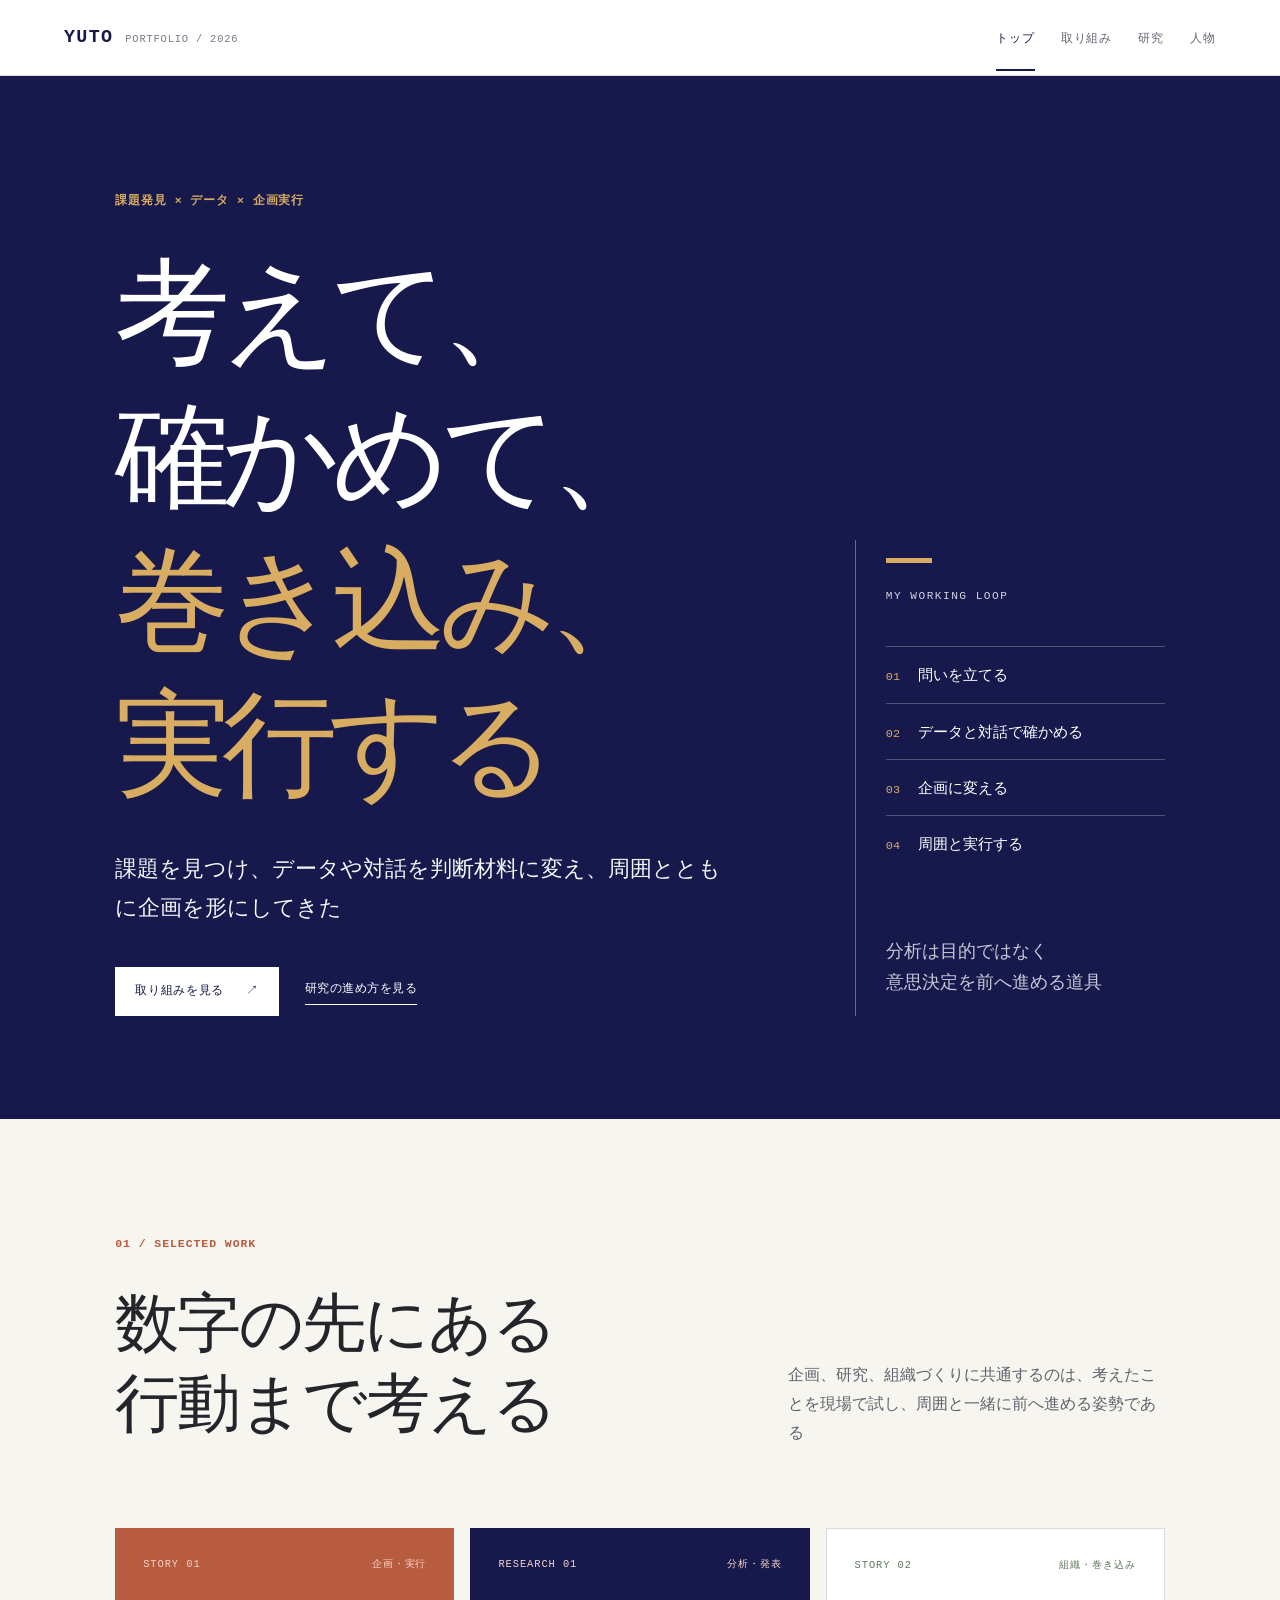
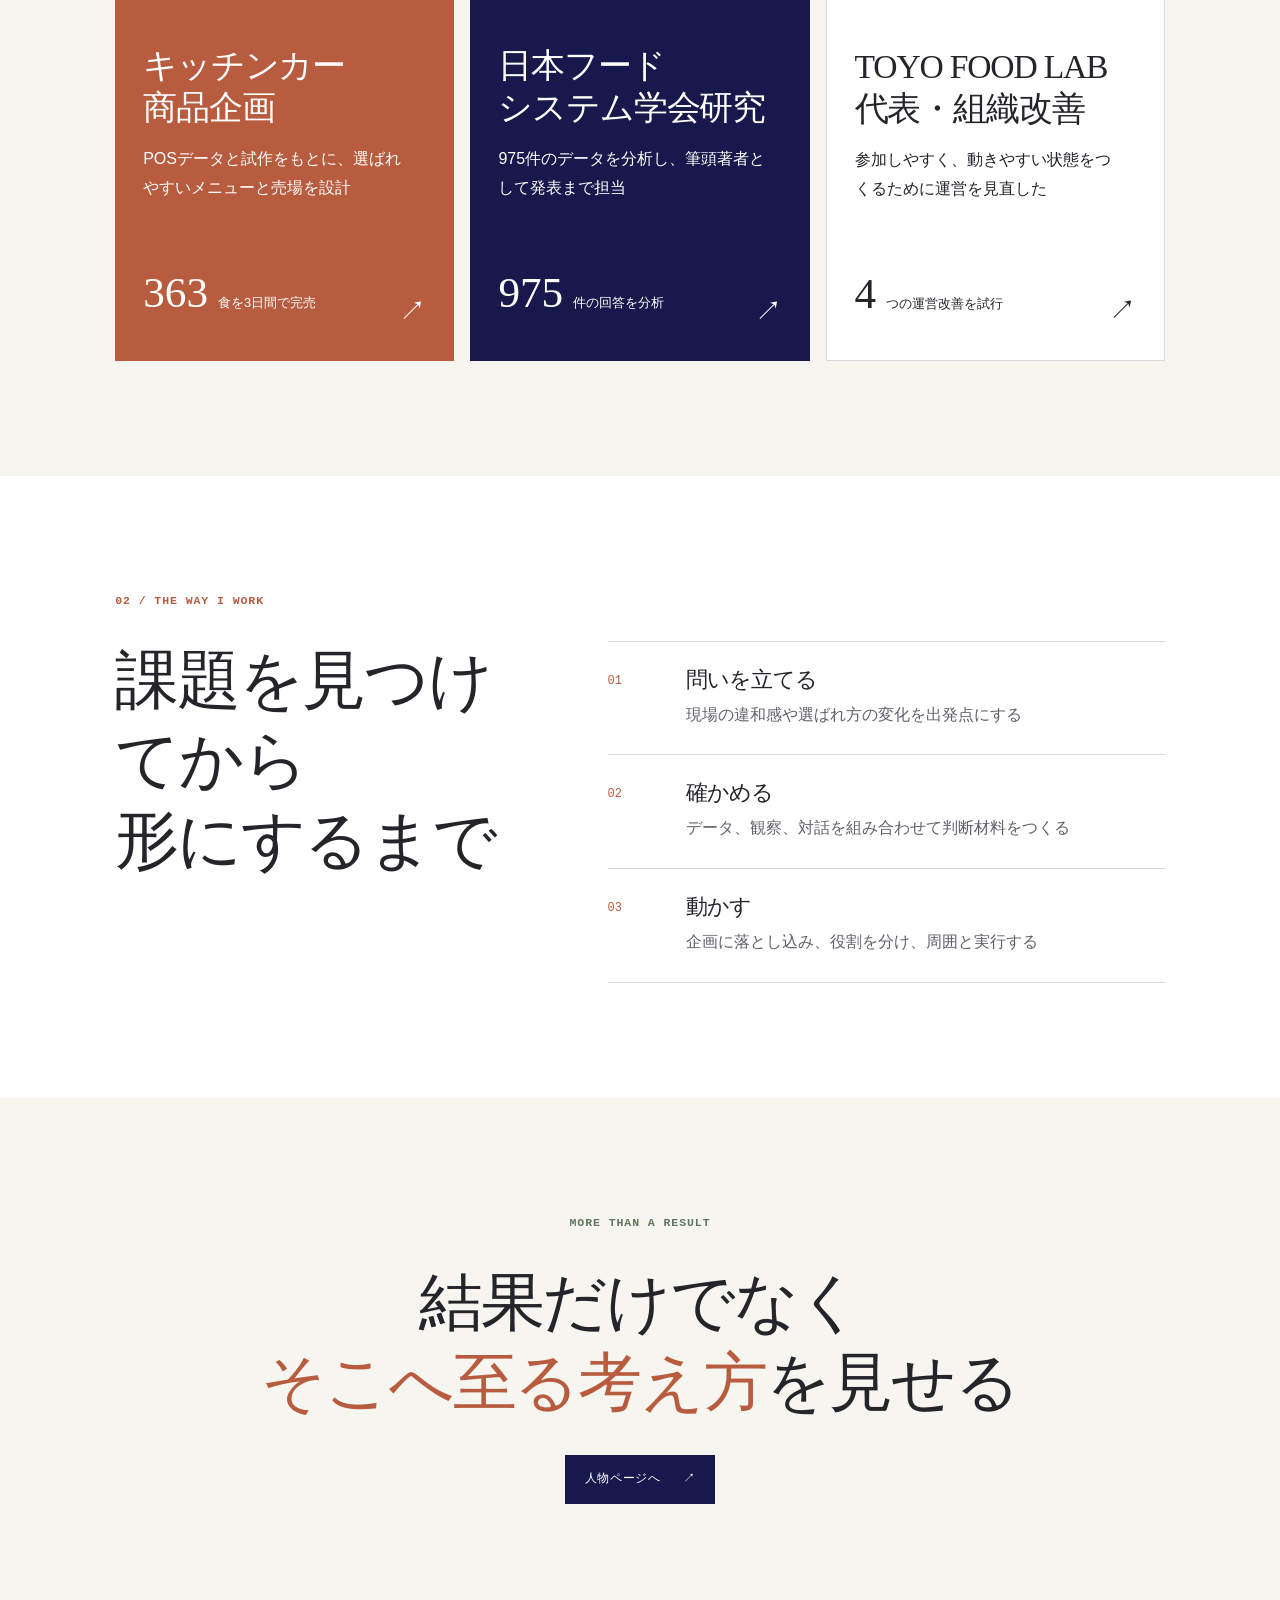
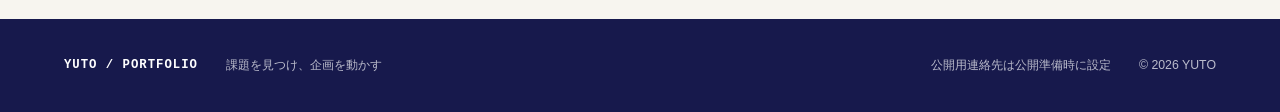
==== index.html @ 4936e67d "Build portfolio site from approved plan" ====
<!doctype html>
<html lang="ja">
<head>
  <meta charset="utf-8">
  <meta name="viewport" content="width=device-width, initial-scale=1">
  <meta name="description" content="課題を見つけ、データや対話を判断材料に変え、周囲を巻き込みながら企画を実行するポートフォリオ">
  <title>YUTO / Portfolio</title>
  <link rel="icon" type="image/svg+xml" href="assets/favicon.svg">
  <link rel="stylesheet" href="assets/site.css">
</head>
<body class="page-home">
  <header class="site-header">
    <a class="wordmark" href="index.html"><span>YUTO</span><small>PORTFOLIO / 2026</small></a>
    <nav aria-label="主要メニュー">
      <a class="active" href="index.html">トップ</a>
      <a href="stories/index.html">取り組み</a>
      <a href="research/index.html">研究</a>
      <a href="about/index.html">人物</a>
    </nav>
  </header>

  <main>
    <section class="hero hero-home">
      <div class="hero-copy">
        <p class="eyebrow">課題発見 × データ × 企画実行</p>
        <h1>考えて、<br>確かめて、<br><em>巻き込み、実行する</em></h1>
        <p class="lead">課題を見つけ、データや対話を判断材料に変え、周囲とともに企画を形にしてきた</p>
        <div class="hero-actions">
          <a class="button button-light" href="stories/index.html">取り組みを見る <span>↗</span></a>
          <a class="text-link light-link" href="research/index.html">研究の進め方を見る</a>
        </div>
      </div>
      <div class="hero-index" aria-label="ポートフォリオの視点">
        <div class="index-rule"></div>
        <p class="index-label">MY WORKING LOOP</p>
        <ol>
          <li><span>01</span>問いを立てる</li>
          <li><span>02</span>データと対話で確かめる</li>
          <li><span>03</span>企画に変える</li>
          <li><span>04</span>周囲と実行する</li>
        </ol>
        <p class="index-note">分析は目的ではなく<br>意思決定を前へ進める道具</p>
      </div>
    </section>

    <section class="section section-intro">
      <div class="section-kicker">01 / SELECTED WORK</div>
      <div class="section-heading split-heading">
        <h2>数字の先にある<br><span>行動</span>まで考える</h2>
        <p>企画、研究、組織づくりに共通するのは、考えたことを現場で試し、周囲と一緒に前へ進める姿勢である</p>
      </div>
      <div class="featured-grid">
        <a class="featured-card featured-card-main" href="stories/index.html#kitchencar">
          <div class="card-topline"><span>STORY 01</span><span>企画・実行</span></div>
          <h3>キッチンカー<br>商品企画</h3>
          <p>POSデータと試作をもとに、選ばれやすいメニューと売場を設計</p>
          <div class="metric-row"><strong>363</strong><span>食を3日間で完売</span></div>
          <span class="card-arrow">↗</span>
        </a>
        <a class="featured-card featured-card-research" href="research/index.html#conference">
          <div class="card-topline"><span>RESEARCH 01</span><span>分析・発表</span></div>
          <h3>日本フード<br>システム学会研究</h3>
          <p>975件のデータを分析し、筆頭著者として発表まで担当</p>
          <div class="metric-row"><strong>975</strong><span>件の回答を分析</span></div>
          <span class="card-arrow">↗</span>
        </a>
        <a class="featured-card featured-card-org" href="stories/index.html#toyolab">
          <div class="card-topline"><span>STORY 02</span><span>組織・巻き込み</span></div>
          <h3>TOYO FOOD LAB<br>代表・組織改善</h3>
          <p>参加しやすく、動きやすい状態をつくるために運営を見直した</p>
          <div class="metric-row"><strong>4</strong><span>つの運営改善を試行</span></div>
          <span class="card-arrow">↗</span>
        </a>
      </div>
    </section>

    <section class="section section-loop">
      <div class="section-kicker">02 / THE WAY I WORK</div>
      <div class="loop-layout">
        <h2>課題を見つけてから<br>形にするまで</h2>
        <div class="loop-list">
          <div class="loop-item"><span>01</span><div><h3>問いを立てる</h3><p>現場の違和感や選ばれ方の変化を出発点にする</p></div></div>
          <div class="loop-item"><span>02</span><div><h3>確かめる</h3><p>データ、観察、対話を組み合わせて判断材料をつくる</p></div></div>
          <div class="loop-item"><span>03</span><div><h3>動かす</h3><p>企画に落とし込み、役割を分け、周囲と実行する</p></div></div>
        </div>
      </div>
    </section>

    <section class="section section-cta">
      <p class="eyebrow">MORE THAN A RESULT</p>
      <h2>結果だけでなく<br><em>そこへ至る考え方</em>を見せる</h2>
      <a class="button button-dark" href="about/index.html">人物ページへ <span>↗</span></a>
    </section>
  </main>

  <footer class="site-footer">
    <div><strong>YUTO / PORTFOLIO</strong><span>課題を見つけ、企画を動かす</span></div>
    <div><span>公開用連絡先は公開準備時に設定</span><span>© <span data-year></span> YUTO</span></div>
  </footer>
  <script src="assets/site.js"></script>
</body>
</html>
---- assets/site.css ----
:root {
  --iron: #17194c;
  --iron-soft: #2d316e;
  --ink: #24242b;
  --paper: #f7f5ef;
  --white: #ffffff;
  --line: #d9d9de;
  --rust: #b85c3f;
  --moss: #5f765f;
  --ochre: #c49135;
  --serif: "Yu Mincho", "Hiragino Mincho ProN", "Noto Serif JP", serif;
  --sans: "Hiragino Kaku Gothic ProN", "Yu Gothic", "Noto Sans JP", sans-serif;
  --mono: "SFMono-Regular", Consolas, "Liberation Mono", monospace;
}

* { box-sizing: border-box; }
html { scroll-behavior: smooth; }
body { margin: 0; color: var(--ink); background: var(--white); font-family: var(--sans); font-size: 16px; line-height: 1.8; }
a { color: inherit; text-decoration: none; }
p, h1, h2, h3, ul, ol { margin-top: 0; }
h1, h2, h3 { line-height: 1.25; font-weight: 500; letter-spacing: -.035em; }
h1, h2 { font-family: var(--serif); }
h1 { font-size: clamp(3.25rem, 8vw, 7.5rem); margin-bottom: 1.75rem; }
h2 { font-size: clamp(2.3rem, 5vw, 4.5rem); margin-bottom: 1.25rem; }
h3 { font-size: 1.35rem; }
em { color: var(--rust); font-style: normal; }
button, a { -webkit-tap-highlight-color: transparent; }

.site-header { align-items: center; background: var(--white); border-bottom: 1px solid var(--line); display: flex; justify-content: space-between; min-height: 76px; padding: 0 5vw; }
.wordmark { align-items: baseline; display: flex; gap: 12px; letter-spacing: .08em; }
.wordmark span { color: var(--iron); font-family: var(--mono); font-size: 1.15rem; font-weight: 700; }
.wordmark small, .site-header nav, .eyebrow, .section-kicker, .card-topline, .story-tag, .note-label, .note-stamp, .life-line, .profile-meta, .contact-note { font-family: var(--mono); letter-spacing: .08em; text-transform: uppercase; }
.wordmark small { color: #777887; font-size: .65rem; }
.site-header nav { display: flex; gap: 26px; font-size: .72rem; }
.site-header nav a { border-bottom: 2px solid transparent; color: #666775; padding: 25px 0 20px; }
.site-header nav a:hover, .site-header nav a.active { border-color: var(--iron); color: var(--iron); }

.hero { background: var(--iron); color: var(--white); }
.hero-home { display: grid; grid-template-columns: minmax(0, 1.2fr) minmax(280px, .8fr); min-height: calc(100vh - 76px); padding: 9vw 9vw 8vw; }
.hero-copy { align-self: center; max-width: 800px; }
.eyebrow, .section-kicker { color: var(--rust); font-size: .72rem; font-weight: 700; margin-bottom: 1.8rem; }
.hero .eyebrow { color: #d8ad62; }
.hero h1 { font-size: clamp(3.5rem, 9vw, 8.75rem); letter-spacing: -.07em; margin-bottom: 2rem; }
.hero h1 em { color: #d8ad62; }
.lead { font-size: clamp(1.08rem, 1.8vw, 1.4rem); line-height: 1.75; }
.hero .lead { color: #f6f5fa; max-width: 620px; }
.hero-actions { align-items: center; display: flex; flex-wrap: wrap; gap: 26px; margin-top: 2.5rem; }
.button { align-items: center; display: inline-flex; font-family: var(--mono); font-size: .74rem; gap: 22px; letter-spacing: .06em; padding: 14px 20px; transition: transform .2s ease, background .2s ease; }
.button:hover { transform: translateY(-3px); }
.button-light { background: var(--white); color: var(--iron); }
.button-dark { background: var(--iron); color: var(--white); }
.light-link { color: #fff; }
.text-link { border-bottom: 1px solid currentColor; font-family: var(--mono); font-size: .74rem; letter-spacing: .04em; padding-bottom: 4px; }
.hero-index { align-self: end; border-left: 1px solid rgba(255,255,255,.35); justify-self: end; max-width: 310px; padding: 18px 0 0 30px; width: 100%; }
.index-rule { background: #d8ad62; height: 5px; margin-bottom: 23px; width: 46px; }
.index-label { color: #d2d3e2; font-family: var(--mono); font-size: .7rem; letter-spacing: .13em; }
.hero-index ol { list-style: none; margin: 2.5rem 0 4rem; padding: 0; }
.hero-index li { border-top: 1px solid rgba(255,255,255,.25); font-size: .94rem; padding: 14px 0; }
.hero-index li span { color: #d8ad62; font-family: var(--mono); font-size: .74rem; margin-right: 18px; }
.index-note { color: #c7c8d6; font-family: var(--serif); font-size: 1.1rem; }

.section { padding: 9vw 9vw; }
.section-intro { background: var(--paper); }
.section-heading { margin-bottom: 4rem; }
.split-heading { align-items: end; display: grid; gap: 4rem; grid-template-columns: minmax(0, 1.05fr) minmax(260px, .65fr); }
.split-heading p { color: #60616c; max-width: 460px; }
.featured-grid { display: grid; gap: 16px; grid-template-columns: repeat(3, 1fr); }
.featured-card { min-height: 430px; padding: 27px 28px; position: relative; }
.featured-card h3 { font-family: var(--serif); font-size: 2.1rem; margin: 4.5rem 0 1rem; }
.featured-card p { max-width: 270px; }
.featured-card-main { background: var(--rust); color: var(--white); }
.featured-card-research { background: var(--iron); color: var(--white); }
.featured-card-org { background: var(--white); border: 1px solid var(--line); }
.card-topline { display: flex; font-size: .65rem; justify-content: space-between; letter-spacing: .09em; }
.featured-card-main .card-topline, .featured-card-research .card-topline { color: #f5d4c9; }
.featured-card-org .card-topline { color: var(--moss); }
.metric-row { align-items: baseline; display: flex; gap: 10px; margin-top: 3.2rem; }
.metric-row strong { font-family: var(--serif); font-size: 2.7rem; font-weight: 500; }
.metric-row span { font-size: .8rem; }
.card-arrow { bottom: 25px; font-size: 1.7rem; position: absolute; right: 28px; }
.featured-card:hover .card-arrow { transform: translate(4px, -4px); }
.section-loop { background: var(--white); }
.loop-layout { display: grid; gap: 8vw; grid-template-columns: .7fr 1fr; }
.loop-list { border-top: 1px solid var(--line); }
.loop-item { border-bottom: 1px solid var(--line); display: grid; gap: 24px; grid-template-columns: 54px 1fr; padding: 25px 0; }
.loop-item > span { color: var(--rust); font-family: var(--mono); font-size: .75rem; padding-top: 4px; }
.loop-item h3 { margin-bottom: 7px; }
.loop-item p { color: #60616c; margin-bottom: 0; }
.section-cta { background: var(--paper); text-align: center; }
.section-cta h2 { margin-bottom: 2rem; }
.section-cta .eyebrow { color: var(--moss); }

.page-hero { background: var(--paper); padding-bottom: 7vw; padding-top: 8vw; }
.page-hero-grid { align-items: end; display: grid; gap: 7vw; grid-template-columns: 1fr .7fr; }
.page-hero-grid h1 { margin-bottom: 0; }
.page-hero-grid p { color: #60616c; }
.page-hero-grid .lead { color: var(--ink); }
.page-stories .page-hero em { color: var(--rust); }
.page-research .page-hero em { color: var(--moss); }
.page-about .page-hero em { color: var(--ochre); }

.story-axis { border-top: 1px solid var(--line); }
.axis-heading { align-items: start; display: grid; gap: 5vw; grid-template-columns: 60px 1fr; margin-bottom: 4rem; }
.axis-number { color: var(--rust); font-family: var(--mono); font-size: 1rem; }
.axis-heading h2 { margin-bottom: 0; }
.axis-heading .section-kicker { margin-bottom: 1rem; }
.story-list { border-top: 1px solid var(--line); margin-left: 65px; }
.story-card { border-bottom: 1px solid var(--line); }
.story-card summary { align-items: center; cursor: pointer; display: grid; gap: 18px; grid-template-columns: 42px 1fr auto 22px; list-style: none; padding: 25px 0; }
.story-card summary::-webkit-details-marker { display: none; }
.story-index { color: var(--rust); font-family: var(--mono); font-size: .75rem; }
.story-title { font-family: var(--serif); font-size: 1.55rem; }
.story-tag { color: #777887; font-size: .62rem; }
.summary-plus { color: var(--rust); font-size: 1.4rem; }
.story-card[open] .summary-plus { transform: rotate(45deg); }
.story-body { background: var(--paper); margin: 0 0 20px; padding: 30px; }
.story-lead { font-family: var(--serif); font-size: 1.5rem; max-width: 780px; }
.story-columns { display: grid; gap: 26px; grid-template-columns: repeat(3, 1fr); margin-top: 2rem; }
.story-columns h3 { color: var(--rust); font-family: var(--mono); font-size: .72rem; letter-spacing: .08em; text-transform: uppercase; }
.story-columns p { margin-bottom: 0; }
.story-footer { border-top: 1px solid var(--line); color: #6b6c76; display: flex; flex-wrap: wrap; font-family: var(--mono); font-size: .69rem; gap: 30px; margin-top: 2rem; padding-top: 13px; }

.page-research { --page-accent: var(--moss); }
.current-research { background: var(--iron); color: var(--white); }
.current-research .section-kicker { color: #9eb59e; }
.research-hero-grid { display: grid; gap: 7vw; grid-template-columns: 1.2fr .8fr; }
.current-research h2 em { color: #b1c9ae; }
.current-research .lead { color: #eff0f6; max-width: 650px; }
.research-note { align-self: center; border-left: 1px solid rgba(255,255,255,.3); color: #f3f1e9; padding: 18px 0 18px 30px; }
.note-label { color: #9eb59e; display: block; font-size: .65rem; margin-bottom: 18px; }
.research-note p { font-family: var(--mono); font-size: .95rem; line-height: 2.2; }
.note-stamp { color: #9eb59e; font-size: .6rem; }
.research-process { border-top: 1px solid rgba(255,255,255,.3); display: grid; gap: 20px; grid-template-columns: repeat(4, 1fr); margin-top: 6rem; padding-top: 20px; }
.research-process > div { border-right: 1px solid rgba(255,255,255,.2); padding-right: 20px; }
.research-process > div:last-child { border-right: 0; }
.research-process span { color: #9eb59e; font-family: var(--mono); font-size: .7rem; }
.research-process h3 { margin: 18px 0 9px; }
.research-process p { color: #c9cad5; font-size: .88rem; }
.callout { align-items: center; border-left: 3px solid #9eb59e; display: flex; gap: 24px; margin-top: 3rem; padding: 12px 20px; }
.callout strong { color: #b1c9ae; font-family: var(--mono); font-size: .7rem; letter-spacing: .1em; }
.callout span { color: #dcdee8; font-size: .9rem; }
.research-grid { display: grid; gap: 14px; grid-template-columns: repeat(6, 1fr); }
.research-card { border: 1px solid var(--line); grid-column: span 2; min-height: 330px; padding: 24px; position: relative; }
.research-card-feature { background: var(--paper); border-color: transparent; grid-column: span 2; }
.research-card:nth-child(4) { grid-column: 2 / span 2; }
.research-card:nth-child(5) { grid-column: 4 / span 2; }
.research-card .card-topline { color: var(--moss); }
.research-card h3 { font-size: 1.65rem; margin: 3rem 0 1rem; }
.research-card ul { border-top: 1px solid var(--line); font-size: .82rem; list-style: none; margin: 2rem 0 0; padding: 14px 0 0; }
.research-card li { margin-bottom: 6px; }
.research-card li::before { color: var(--moss); content: "— "; }
.research-method { background: var(--paper); }
.research-method h2 em { color: var(--moss); }
.method-list { display: grid; grid-template-columns: repeat(4, 1fr); margin-top: 3rem; }
.method-list > div { border-left: 1px solid var(--line); padding: 15px 20px; }
.method-list span { color: var(--moss); font-family: var(--mono); font-size: .72rem; }
.method-list p { margin-top: 1rem; }

.profile-section { background: var(--iron); color: var(--white); }
.profile-grid { align-items: center; display: grid; gap: 7vw; grid-template-columns: .6fr 1.4fr; }
.profile-mark { align-items: center; border: 1px solid rgba(255,255,255,.42); display: flex; height: min(28vw, 300px); justify-content: center; position: relative; width: min(28vw, 300px); }
.profile-mark span { color: #d8ad62; font-family: var(--serif); font-size: clamp(6rem, 14vw, 12rem); line-height: 1; }
.profile-mark i { background: #d8ad62; bottom: 24px; height: 5px; position: absolute; right: 24px; width: 40px; }
.profile-section .section-kicker { color: #d8ad62; }
.profile-section h2 em { color: #d8ad62; }
.profile-copy { color: #e0e1eb; font-size: 1.15rem; max-width: 650px; }
.profile-meta { border-top: 1px solid rgba(255,255,255,.25); color: #bfc0d0; display: flex; flex-wrap: wrap; font-size: .66rem; gap: 24px; margin-top: 2.7rem; padding-top: 16px; }
.challenge-section { background: var(--paper); }
.challenge-section .section-kicker { color: var(--ochre); }
.quote-block { border-left: 4px solid var(--ochre); margin-left: 8vw; max-width: 890px; padding-left: 30px; }
.quote-block p { font-family: var(--serif); font-size: clamp(1.45rem, 3vw, 2.4rem); line-height: 1.7; }
.quote-block p:last-child { color: #6c6b62; font-size: 1.2rem; }
.keyword-section { background: var(--white); }
.keyword-section h2 em { color: var(--ochre); }
.keyword-grid { display: grid; gap: 14px; grid-template-columns: repeat(5, 1fr); }
.keyword-grid > div { border-top: 3px solid var(--ochre); padding: 18px 0; }
.keyword-grid span { color: var(--ochre); font-family: var(--mono); font-size: .7rem; }
.keyword-grid strong { display: block; font-family: var(--serif); font-size: 1.55rem; margin: 1.6rem 0 .7rem; }
.keyword-grid p { color: #6b6c76; font-size: .85rem; }
.life-section { background: var(--paper); }
.life-section .section-kicker { color: var(--ochre); }
.life-grid { display: grid; gap: 14px; grid-template-columns: repeat(3, 1fr); }
.life-grid article { border: 1px solid var(--line); min-height: 300px; padding: 24px; }
.life-number { color: var(--ochre); font-family: var(--mono); font-size: .7rem; }
.life-grid h3 { font-family: var(--serif); font-size: 1.8rem; margin: 2.7rem 0 1rem; }
.life-grid p { color: #62636b; }
.life-line { border-top: 1px solid var(--line); color: #8a8a82; font-size: .62rem; margin-top: 2rem; padding-top: 13px; }
.contact-section { padding-bottom: 12vw; padding-top: 4vw; }
.contact-panel { background: var(--ochre); color: var(--ink); padding: 5vw; }
.contact-panel .eyebrow { color: #53401a; }
.contact-panel h2 em { color: var(--white); }
.contact-panel p { max-width: 460px; }
.contact-note { display: block; font-size: .65rem; margin-top: 2.5rem; }

.site-footer { align-items: flex-start; background: var(--iron); color: var(--white); display: flex; font-size: .77rem; justify-content: space-between; padding: 35px 5vw; }
.site-footer div { display: flex; flex-wrap: wrap; gap: 10px 28px; }
.site-footer strong { font-family: var(--mono); letter-spacing: .08em; }
.site-footer span { color: #bbbccc; }
.site-footer a { border-bottom: 1px solid rgba(255,255,255,.5); color: #e0c27e; }

@media (max-width: 820px) {
  .site-header { align-items: flex-start; flex-direction: column; gap: 5px; padding: 18px 6vw 0; }
  .site-header nav { gap: 18px; width: 100%; }
  .site-header nav a { padding: 7px 0 13px; }
  .hero-home, .page-hero-grid, .research-hero-grid, .loop-layout, .profile-grid { grid-template-columns: 1fr; }
  .hero-home { min-height: auto; padding: 16vw 7vw 12vw; }
  .hero-index { justify-self: start; margin-top: 6rem; max-width: 420px; }
  .section { padding: 15vw 7vw; }
  .split-heading { gap: 1.5rem; grid-template-columns: 1fr; }
  .featured-grid, .life-grid { grid-template-columns: 1fr; }
  .featured-card { min-height: 360px; }
  .page-hero { padding-bottom: 13vw; padding-top: 14vw; }
  .page-hero-grid { gap: 2.5rem; }
  .axis-heading { gap: 20px; grid-template-columns: 34px 1fr; }
  .story-list { margin-left: 0; }
  .story-card summary { gap: 9px; grid-template-columns: 28px 1fr 20px; }
  .story-tag { display: none; }
  .story-title { font-size: 1.2rem; }
  .story-columns { grid-template-columns: 1fr; gap: 15px; }
  .story-body { padding: 22px; }
  .research-process, .method-list { grid-template-columns: 1fr 1fr; }
  .research-process > div:nth-child(2) { border-right: 0; }
  .research-grid { grid-template-columns: 1fr; }
  .research-card, .research-card-feature, .research-card:nth-child(4), .research-card:nth-child(5) { grid-column: auto; min-height: 280px; }
  .profile-mark { height: 230px; width: 230px; }
  .profile-grid { gap: 3rem; }
  .quote-block { margin-left: 0; }
  .keyword-grid { grid-template-columns: 1fr 1fr; }
  .keyword-grid > div:last-child { grid-column: 1 / -1; }
  .site-footer { flex-direction: column; gap: 23px; padding: 30px 7vw; }
}

@media (max-width: 480px) {
  h1 { font-size: 3.1rem; }
  h2 { font-size: 2.3rem; }
  .hero h1 { font-size: 3.6rem; }
  .wordmark { gap: 8px; }
  .wordmark small { font-size: .56rem; }
  .site-header nav { font-size: .64rem; gap: 14px; }
  .research-process, .method-list, .keyword-grid { grid-template-columns: 1fr; }
  .keyword-grid > div:last-child { grid-column: auto; }
  .contact-panel { padding: 9vw 7vw; }
}
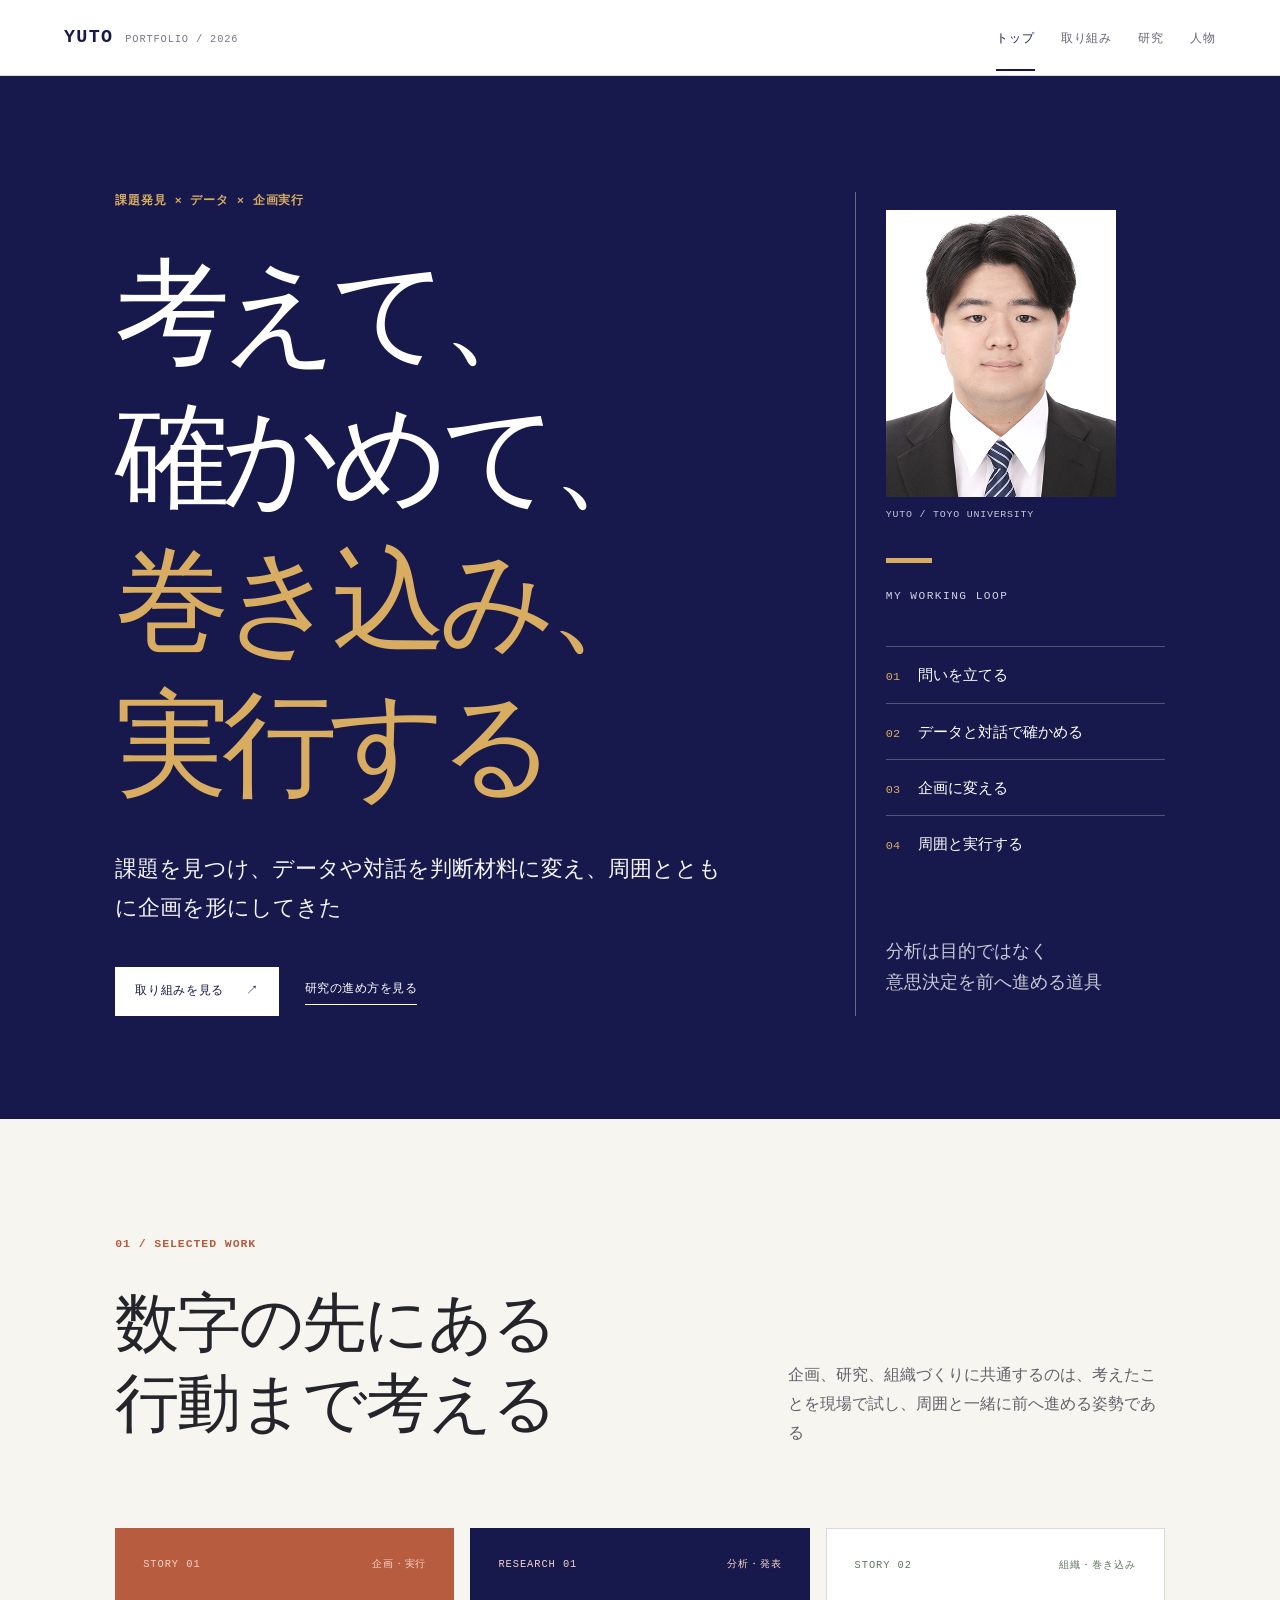
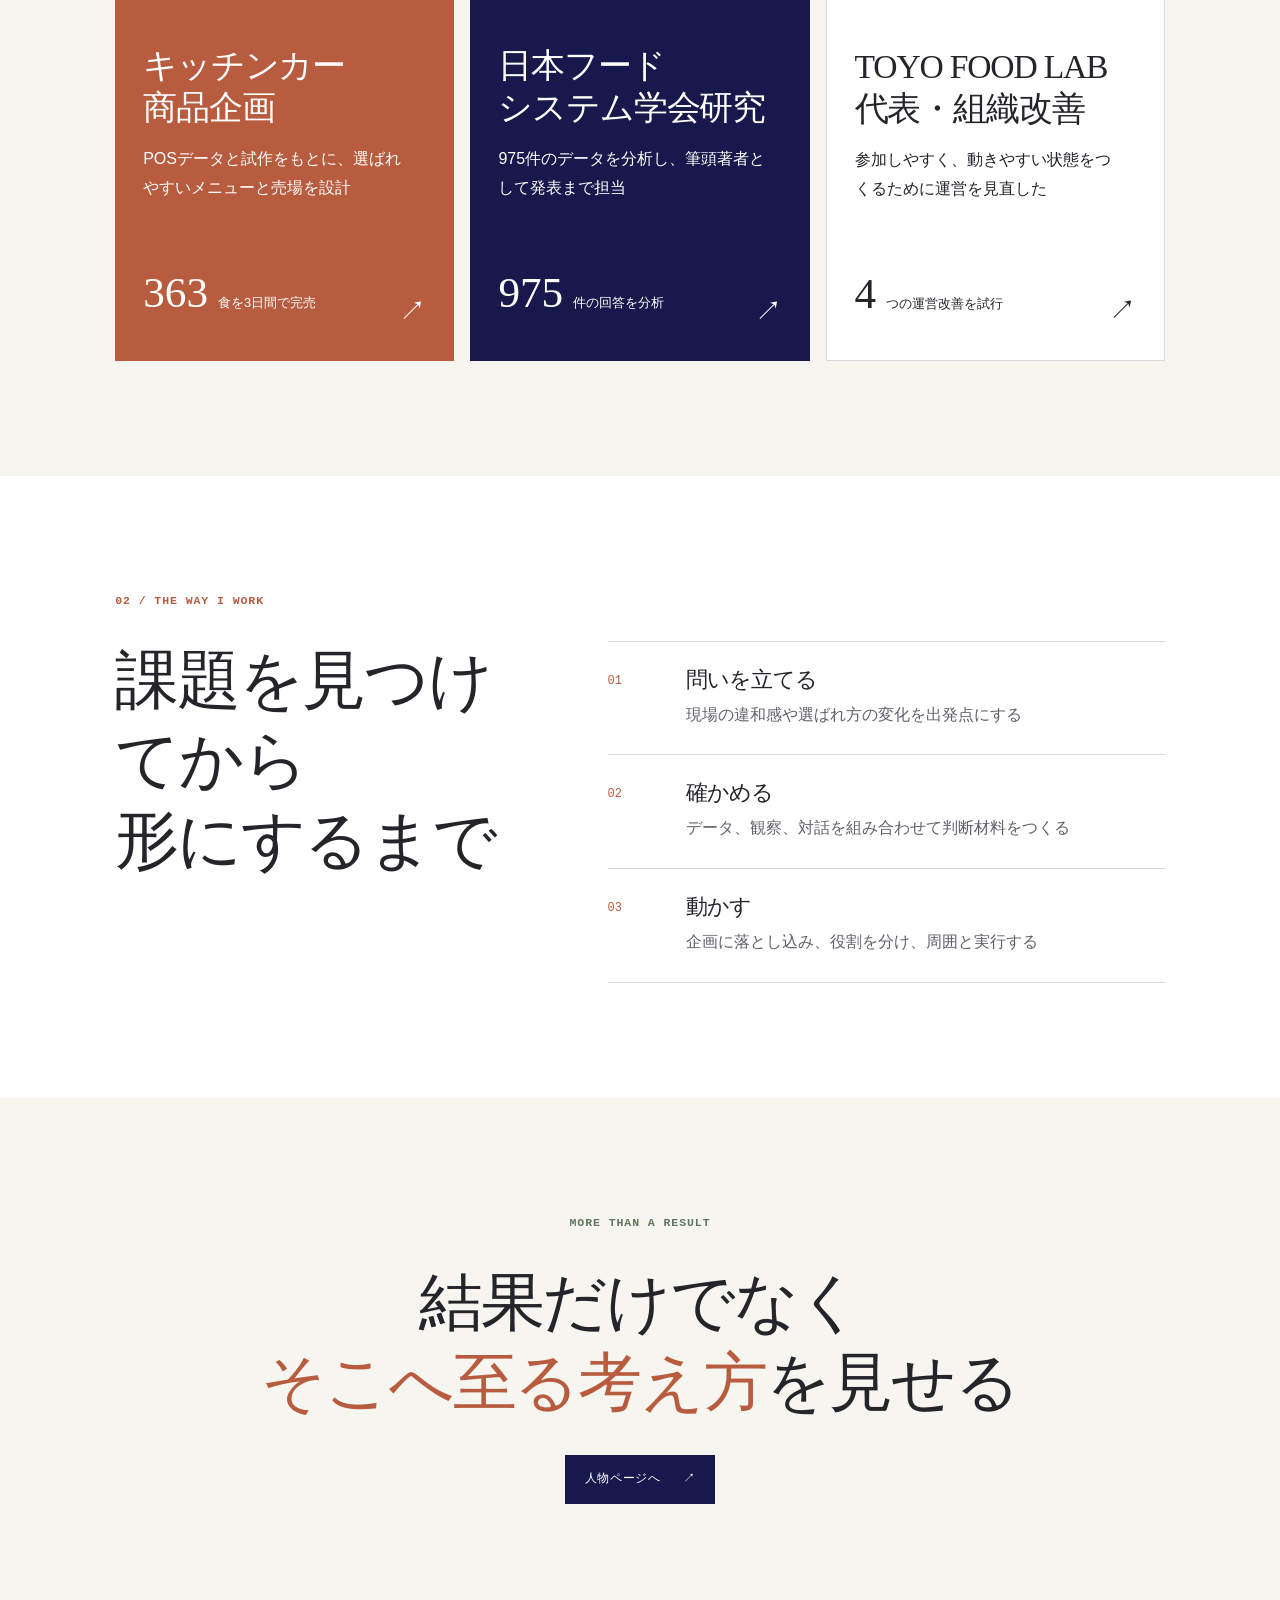
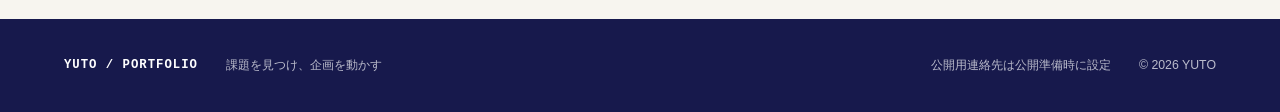
==== commit 8d2bee22: "Add approved portrait and Canva project visual" ====
--- a/index.html
+++ b/index.html
@@ -31,6 +31,10 @@
         </div>
       </div>
       <div class="hero-index" aria-label="ポートフォリオの視点">
+        <figure class="hero-portrait">
+          <img src="assets/portrait.jpg" alt="芳谷優斗の顔写真">
+          <figcaption>YUTO / TOYO UNIVERSITY</figcaption>
+        </figure>
         <div class="index-rule"></div>
         <p class="index-label">MY WORKING LOOP</p>
         <ol>
--- a/assets/site.css
+++ b/assets/site.css
@@ -52,6 +52,9 @@
 .light-link { color: #fff; }
 .text-link { border-bottom: 1px solid currentColor; font-family: var(--mono); font-size: .74rem; letter-spacing: .04em; padding-bottom: 4px; }
 .hero-index { align-self: end; border-left: 1px solid rgba(255,255,255,.35); justify-self: end; max-width: 310px; padding: 18px 0 0 30px; width: 100%; }
+.hero-portrait { margin: 0 0 34px; max-width: 230px; }
+.hero-portrait img { aspect-ratio: 4 / 5; display: block; filter: saturate(.78) contrast(1.03); object-fit: cover; width: 100%; }
+.hero-portrait figcaption, .profile-photo figcaption, .story-media figcaption { color: #c7c8d6; font-family: var(--mono); font-size: .62rem; letter-spacing: .08em; margin-top: 9px; text-transform: uppercase; }
 .index-rule { background: #d8ad62; height: 5px; margin-bottom: 23px; width: 46px; }
 .index-label { color: #d2d3e2; font-family: var(--mono); font-size: .7rem; letter-spacing: .13em; }
 .hero-index ol { list-style: none; margin: 2.5rem 0 4rem; padding: 0; }
@@ -115,6 +118,9 @@
 .story-card[open] .summary-plus { transform: rotate(45deg); }
 .story-body { background: var(--paper); margin: 0 0 20px; padding: 30px; }
 .story-lead { font-family: var(--serif); font-size: 1.5rem; max-width: 780px; }
+.story-media { margin: 2rem 0 0; max-width: 700px; }
+.story-media img { display: block; height: auto; width: 100%; }
+.story-media figcaption { color: #777887; }
 .story-columns { display: grid; gap: 26px; grid-template-columns: repeat(3, 1fr); margin-top: 2rem; }
 .story-columns h3 { color: var(--rust); font-family: var(--mono); font-size: .72rem; letter-spacing: .08em; text-transform: uppercase; }
 .story-columns p { margin-bottom: 0; }
@@ -158,9 +164,9 @@
 
 .profile-section { background: var(--iron); color: var(--white); }
 .profile-grid { align-items: center; display: grid; gap: 7vw; grid-template-columns: .6fr 1.4fr; }
-.profile-mark { align-items: center; border: 1px solid rgba(255,255,255,.42); display: flex; height: min(28vw, 300px); justify-content: center; position: relative; width: min(28vw, 300px); }
-.profile-mark span { color: #d8ad62; font-family: var(--serif); font-size: clamp(6rem, 14vw, 12rem); line-height: 1; }
-.profile-mark i { background: #d8ad62; bottom: 24px; height: 5px; position: absolute; right: 24px; width: 40px; }
+.profile-photo { margin: 0; max-width: 300px; }
+.profile-photo img { aspect-ratio: 4 / 5; border: 1px solid rgba(255,255,255,.42); display: block; filter: saturate(.72) contrast(1.05); object-fit: cover; width: 100%; }
+.profile-photo figcaption { color: #bfc0d0; }
 .profile-section .section-kicker { color: #d8ad62; }
 .profile-section h2 em { color: #d8ad62; }
 .profile-copy { color: #e0e1eb; font-size: 1.15rem; max-width: 650px; }
@@ -222,7 +228,7 @@
   .research-process > div:nth-child(2) { border-right: 0; }
   .research-grid { grid-template-columns: 1fr; }
   .research-card, .research-card-feature, .research-card:nth-child(4), .research-card:nth-child(5) { grid-column: auto; min-height: 280px; }
-  .profile-mark { height: 230px; width: 230px; }
+  .profile-photo { max-width: 230px; }
   .profile-grid { gap: 3rem; }
   .quote-block { margin-left: 0; }
   .keyword-grid { grid-template-columns: 1fr 1fr; }
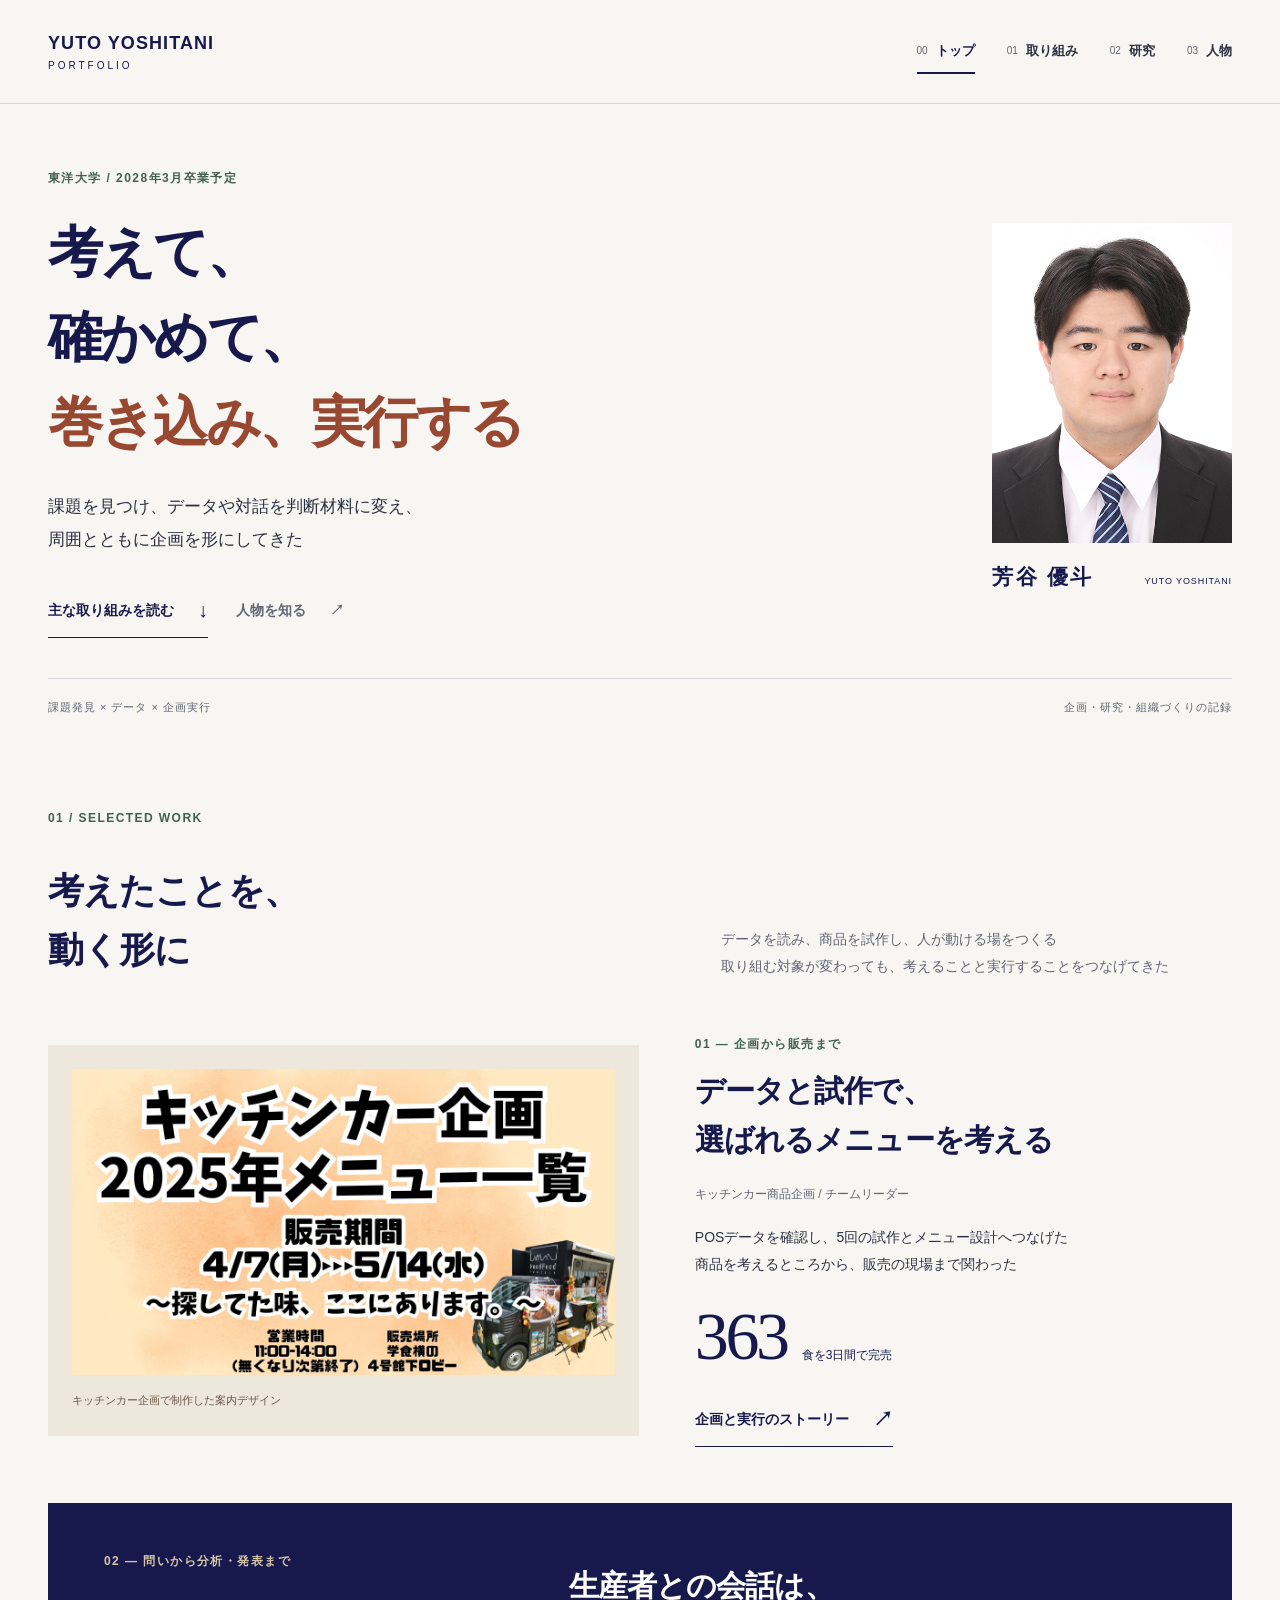
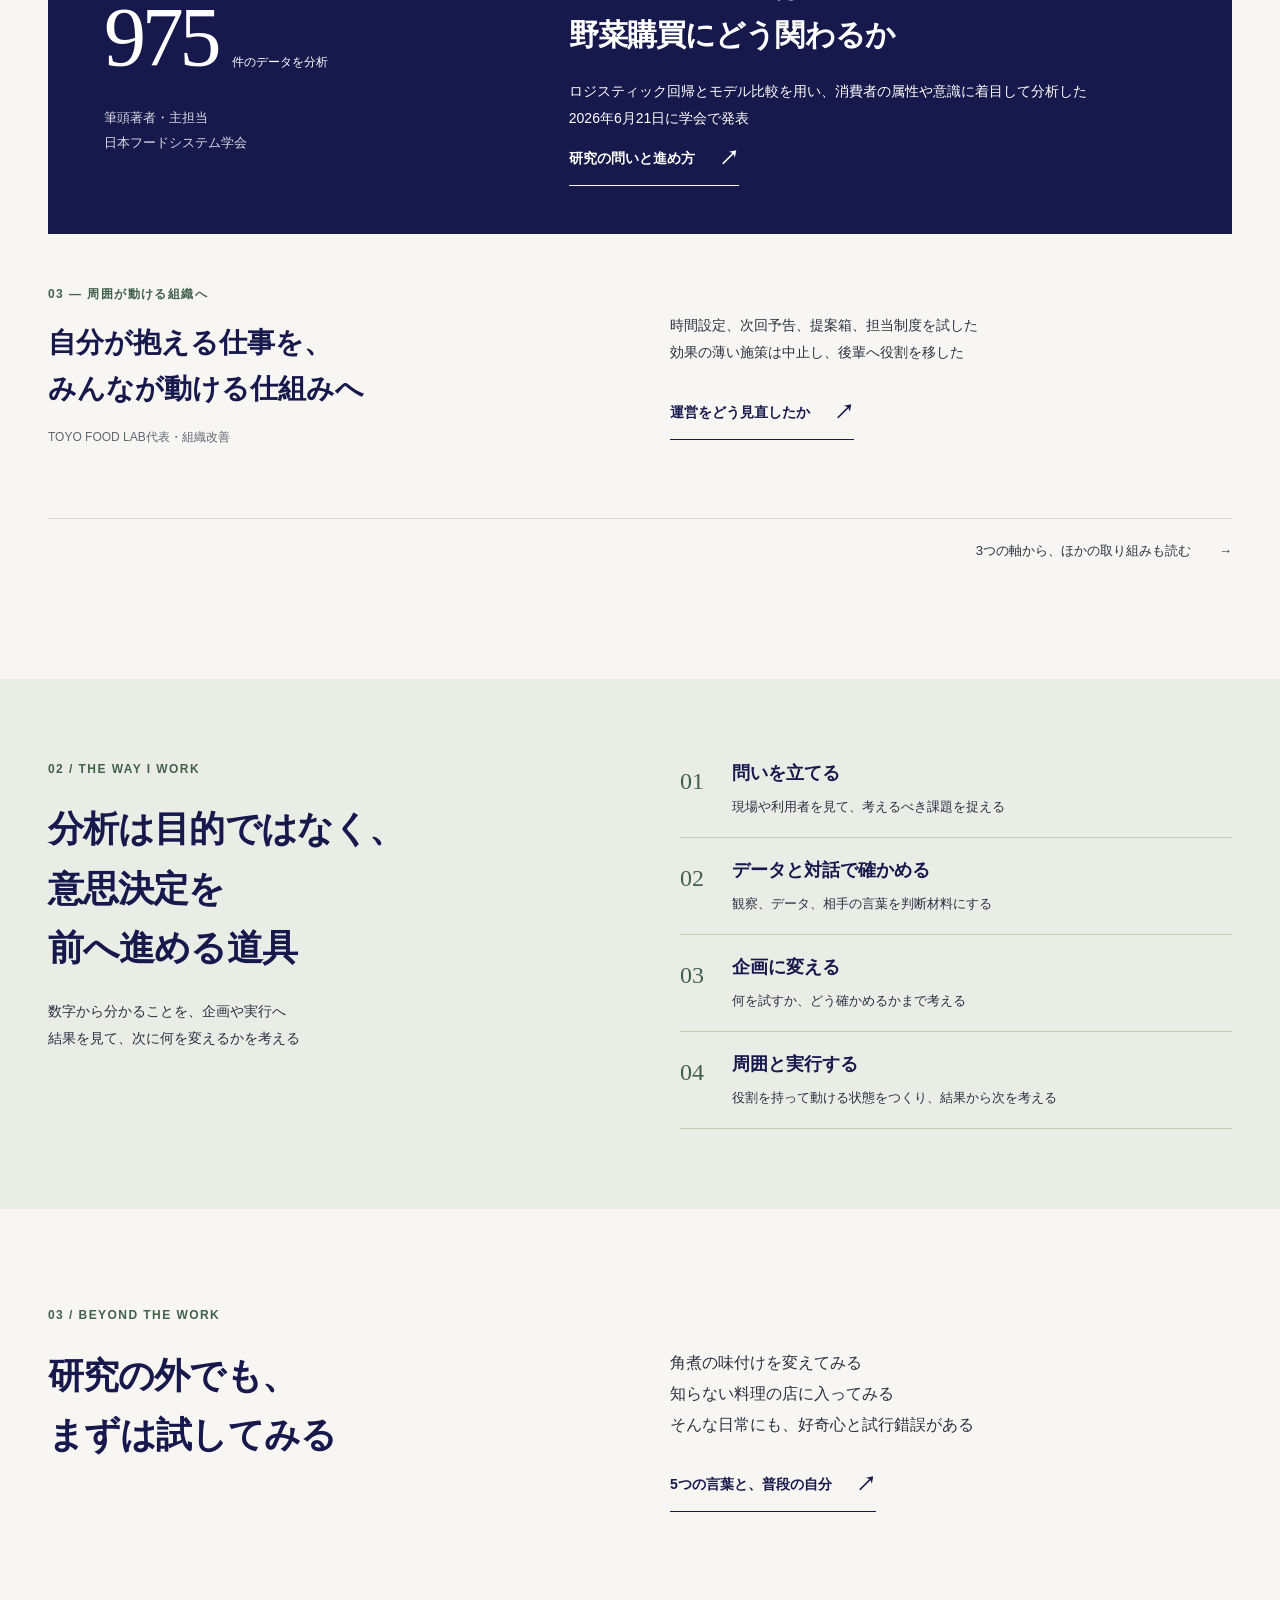
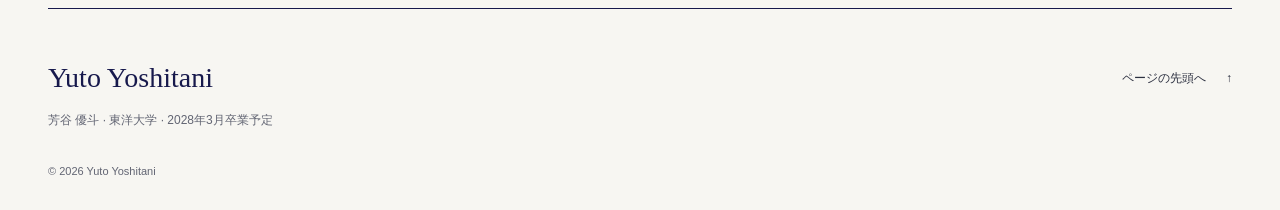
==== commit bd522431: "Redesign portfolio as an editorial record of decisions and execution" ====
--- a/index.html
+++ b/index.html
@@ -3,104 +3,88 @@
 <head>
   <meta charset="utf-8">
   <meta name="viewport" content="width=device-width, initial-scale=1">
-  <meta name="description" content="課題を見つけ、データや対話を判断材料に変え、周囲を巻き込みながら企画を実行するポートフォリオ">
-  <title>YUTO / Portfolio</title>
+  <meta name="description" content="課題を見つけ、データや対話を判断材料に変え、周囲とともに企画を形にする 芳谷優斗のポートフォリオ">
+  <meta name="theme-color" content="#17194c">
+  <meta property="og:type" content="website">
+  <meta property="og:title" content="芳谷優斗 | YUTO YOSHITANI — Portfolio">
+  <meta property="og:description" content="課題を見つけ、データや対話を判断材料に変え、周囲とともに企画を形にする 芳谷優斗のポートフォリオ">
+  <meta property="og:url" content="https://yutoyoshitani.github.io/">
+  <meta property="og:image" content="https://yutoyoshitani.github.io/assets/portrait.jpg">
+  <link rel="canonical" href="https://yutoyoshitani.github.io/">
+  <title>芳谷優斗 | YUTO YOSHITANI — Portfolio</title>
   <link rel="icon" type="image/svg+xml" href="assets/favicon.svg">
-  <link rel="stylesheet" href="assets/site.css">
+  <link rel="stylesheet" href="assets/site.css?v=20260919-4">
+  <script src="assets/site.js?v=20260919-4" defer></script>
 </head>
-<body class="page-home">
+<body class="page-home" id="top">
+  <a class="skip-link" href="#main">本文へ移動</a>
   <header class="site-header">
-    <a class="wordmark" href="index.html"><span>YUTO</span><small>PORTFOLIO / 2026</small></a>
-    <nav aria-label="主要メニュー">
-      <a class="active" href="index.html">トップ</a>
-      <a href="stories/index.html">取り組み</a>
-      <a href="research/index.html">研究</a>
-      <a href="about/index.html">人物</a>
-    </nav>
+    <a class="wordmark" href="index.html" aria-label="芳谷優斗のポートフォリオ トップ"><strong>YUTO YOSHITANI</strong><span>PORTFOLIO</span></a>
+    <nav aria-label="主要メニュー"><a href="index.html" aria-current="page"><span class="nav-number" aria-hidden="true">00</span>トップ</a><a href="stories/index.html"><span class="nav-number" aria-hidden="true">01</span>取り組み</a><a href="research/index.html"><span class="nav-number" aria-hidden="true">02</span>研究</a><a href="about/index.html"><span class="nav-number" aria-hidden="true">03</span>人物</a></nav>
   </header>
+  <main id="main" tabindex="-1">
+    <section class="home-hero wrap" aria-labelledby="hero-title">
+      <div class="hero-copy">
+        <p class="eyebrow">東洋大学 / 2028年3月卒業予定</p>
+        <h1 id="hero-title"><span>考えて、</span><span>確かめて、</span><span class="accent">巻き込み、実行する</span></h1>
+        <p class="hero-lead">課題を見つけ、データや対話を判断材料に変え、<br class="desktop-break">周囲とともに企画を形にしてきた</p>
+        <div class="hero-links"><a class="text-link" href="#selected">主な取り組みを読む <span aria-hidden="true">↓</span></a><a class="quiet-link" href="about/index.html">人物を知る <span aria-hidden="true">↗</span></a></div>
+      </div>
+      <figure class="hero-portrait">
+        <img src="assets/portrait.jpg" alt="芳谷優斗のポートレート" width="450" height="600" fetchpriority="high">
+        <figcaption><strong>芳谷 優斗</strong><span>YUTO YOSHITANI</span></figcaption>
+      </figure>
+      <div class="hero-foot"><span>課題発見 × データ × 企画実行</span><span>企画・研究・組織づくりの記録</span></div>
+    </section>
 
-  <main>
-    <section class="hero hero-home">
-      <div class="hero-copy">
-        <p class="eyebrow">課題発見 × データ × 企画実行</p>
-        <h1>考えて、<br>確かめて、<br><em>巻き込み、実行する</em></h1>
-        <p class="lead">課題を見つけ、データや対話を判断材料に変え、周囲とともに企画を形にしてきた</p>
-        <div class="hero-actions">
-          <a class="button button-light" href="stories/index.html">取り組みを見る <span>↗</span></a>
-          <a class="text-link light-link" href="research/index.html">研究の進め方を見る</a>
+    <section class="selected-work wrap section-space" id="selected" aria-labelledby="selected-title">
+      <div class="section-heading"><p class="eyebrow">01 / SELECTED WORK</p><h2 id="selected-title">考えたことを、<br>動く形に</h2><p>データを読み、商品を試作し、人が動ける場をつくる<br>取り組む対象が変わっても、考えることと実行することをつなげてきた</p></div>
+      <article class="feature-story">
+        <figure class="work-image">
+          <a href="stories/index.html#kitchencar" aria-label="キッチンカー商品企画のストーリーを読む"><img src="assets/canva-kitchen-menu.png" alt="キッチンカー企画2025年メニュー一覧の案内デザイン" width="596" height="336" loading="lazy"></a>
+          <figcaption>キッチンカー企画で制作した案内デザイン</figcaption>
+        </figure>
+        <div class="feature-copy">
+          <p class="eyebrow">01 — 企画から販売まで</p>
+          <h3><a href="stories/index.html#kitchencar">データと試作で、<br>選ばれるメニューを考える</a></h3>
+          <p class="work-name">キッチンカー商品企画 / チームリーダー</p>
+          <p>POSデータを確認し、5回の試作とメニュー設計へつなげた<br>商品を考えるところから、販売の現場まで関わった</p>
+          <p class="big-fact"><strong>363</strong><span>食を3日間で完売</span></p>
+          <a class="text-link" href="stories/index.html#kitchencar">企画と実行のストーリー <span aria-hidden="true">↗</span></a>
         </div>
-      </div>
-      <div class="hero-index" aria-label="ポートフォリオの視点">
-        <figure class="hero-portrait">
-          <img src="assets/portrait.jpg" alt="芳谷優斗の顔写真">
-          <figcaption>YUTO / TOYO UNIVERSITY</figcaption>
-        </figure>
-        <div class="index-rule"></div>
-        <p class="index-label">MY WORKING LOOP</p>
-        <ol>
-          <li><span>01</span>問いを立てる</li>
-          <li><span>02</span>データと対話で確かめる</li>
-          <li><span>03</span>企画に変える</li>
-          <li><span>04</span>周囲と実行する</li>
+      </article>
+
+      <article class="feature-research">
+        <div class="research-stat"><p class="eyebrow">02 — 問いから分析・発表まで</p><p class="big-fact"><strong>975</strong><span>件のデータを分析</span></p><p>筆頭著者・主担当<br>日本フードシステム学会</p></div>
+        <div class="feature-copy"><h3>生産者との会話は、<br>野菜購買にどう関わるか</h3><p>ロジスティック回帰とモデル比較を用い、消費者の属性や意識に着目して分析した<br>2026年6月21日に学会で発表</p><a class="text-link" href="research/index.html#conference">研究の問いと進め方 <span aria-hidden="true">↗</span></a></div>
+      </article>
+
+      <article class="feature-organization">
+        <div><p class="eyebrow">03 — 周囲が動ける組織へ</p><h3>自分が抱える仕事を、<br>みんなが動ける仕組みへ</h3><p class="work-name">TOYO FOOD LAB代表・組織改善</p></div>
+        <div><p>時間設定、次回予告、提案箱、担当制度を試した<br>効果の薄い施策は中止し、後輩へ役割を移した</p><a class="text-link" href="stories/index.html#toyolab">運営をどう見直したか <span aria-hidden="true">↗</span></a></div>
+      </article>
+      <a class="section-tail-link" href="stories/index.html">3つの軸から、ほかの取り組みも読む <span aria-hidden="true">→</span></a>
+    </section>
+
+    <section class="working-section" aria-labelledby="working-title">
+      <div class="wrap working-layout">
+        <div><p class="eyebrow">02 / THE WAY I WORK</p><h2 id="working-title">分析は目的ではなく、<br>意思決定を<br>前へ進める道具</h2><p>数字から分かることを、企画や実行へ<br>結果を見て、次に何を変えるかを考える</p></div>
+        <ol class="working-loop">
+          <li><span>01</span><div><h3>問いを立てる</h3><p>現場や利用者を見て、考えるべき課題を捉える</p></div></li>
+          <li><span>02</span><div><h3>データと対話で確かめる</h3><p>観察、データ、相手の言葉を判断材料にする</p></div></li>
+          <li><span>03</span><div><h3>企画に変える</h3><p>何を試すか、どう確かめるかまで考える</p></div></li>
+          <li><span>04</span><div><h3>周囲と実行する</h3><p>役割を持って動ける状態をつくり、結果から次を考える</p></div></li>
         </ol>
-        <p class="index-note">分析は目的ではなく<br>意思決定を前へ進める道具</p>
       </div>
     </section>
-
-    <section class="section section-intro">
-      <div class="section-kicker">01 / SELECTED WORK</div>
-      <div class="section-heading split-heading">
-        <h2>数字の先にある<br><span>行動</span>まで考える</h2>
-        <p>企画、研究、組織づくりに共通するのは、考えたことを現場で試し、周囲と一緒に前へ進める姿勢である</p>
-      </div>
-      <div class="featured-grid">
-        <a class="featured-card featured-card-main" href="stories/index.html#kitchencar">
-          <div class="card-topline"><span>STORY 01</span><span>企画・実行</span></div>
-          <h3>キッチンカー<br>商品企画</h3>
-          <p>POSデータと試作をもとに、選ばれやすいメニューと売場を設計</p>
-          <div class="metric-row"><strong>363</strong><span>食を3日間で完売</span></div>
-          <span class="card-arrow">↗</span>
-        </a>
-        <a class="featured-card featured-card-research" href="research/index.html#conference">
-          <div class="card-topline"><span>RESEARCH 01</span><span>分析・発表</span></div>
-          <h3>日本フード<br>システム学会研究</h3>
-          <p>975件のデータを分析し、筆頭著者として発表まで担当</p>
-          <div class="metric-row"><strong>975</strong><span>件の回答を分析</span></div>
-          <span class="card-arrow">↗</span>
-        </a>
-        <a class="featured-card featured-card-org" href="stories/index.html#toyolab">
-          <div class="card-topline"><span>STORY 02</span><span>組織・巻き込み</span></div>
-          <h3>TOYO FOOD LAB<br>代表・組織改善</h3>
-          <p>参加しやすく、動きやすい状態をつくるために運営を見直した</p>
-          <div class="metric-row"><strong>4</strong><span>つの運営改善を試行</span></div>
-          <span class="card-arrow">↗</span>
-        </a>
-      </div>
-    </section>
-
-    <section class="section section-loop">
-      <div class="section-kicker">02 / THE WAY I WORK</div>
-      <div class="loop-layout">
-        <h2>課題を見つけてから<br>形にするまで</h2>
-        <div class="loop-list">
-          <div class="loop-item"><span>01</span><div><h3>問いを立てる</h3><p>現場の違和感や選ばれ方の変化を出発点にする</p></div></div>
-          <div class="loop-item"><span>02</span><div><h3>確かめる</h3><p>データ、観察、対話を組み合わせて判断材料をつくる</p></div></div>
-          <div class="loop-item"><span>03</span><div><h3>動かす</h3><p>企画に落とし込み、役割を分け、周囲と実行する</p></div></div>
-        </div>
-      </div>
-    </section>
-
-    <section class="section section-cta">
-      <p class="eyebrow">MORE THAN A RESULT</p>
-      <h2>結果だけでなく<br><em>そこへ至る考え方</em>を見せる</h2>
-      <a class="button button-dark" href="about/index.html">人物ページへ <span>↗</span></a>
+    <section class="wrap person-invitation section-space" aria-labelledby="person-link-title">
+      <p class="eyebrow">03 / BEYOND THE WORK</p><h2 id="person-link-title">研究の外でも、<br>まずは試してみる</h2><div><p>角煮の味付けを変えてみる<br>知らない料理の店に入ってみる<br>そんな日常にも、好奇心と試行錯誤がある</p><a class="text-link" href="about/index.html">5つの言葉と、普段の自分 <span aria-hidden="true">↗</span></a></div>
     </section>
   </main>
-
   <footer class="site-footer">
-    <div><strong>YUTO / PORTFOLIO</strong><span>課題を見つけ、企画を動かす</span></div>
-    <div><span>公開用連絡先は公開準備時に設定</span><span>© <span data-year></span> YUTO</span></div>
+    <div><a class="footer-name" href="index.html">Yuto Yoshitani</a><p>芳谷 優斗 · 東洋大学 · 2028年3月卒業予定</p></div>
+    <a class="back-top" href="#top">ページの先頭へ <span aria-hidden="true">↑</span></a>
+    <small>© <span data-year>2026</span> Yuto Yoshitani</small>
   </footer>
-  <script src="assets/site.js"></script>
 </body>
 </html>
--- a/assets/site.css
+++ b/assets/site.css
@@ -1,249 +1,411 @@
+/* Editorial portfolio — iron navy, paper, and a little warmth */
 :root {
-  --iron: #17194c;
-  --iron-soft: #2d316e;
-  --ink: #24242b;
-  --paper: #f7f5ef;
-  --white: #ffffff;
-  --line: #d9d9de;
-  --rust: #b85c3f;
-  --moss: #5f765f;
-  --ochre: #c49135;
+  --ink: #17194c;
+  --text: #2c3040;
+  --muted: #626573;
+  --paper: #f7f6f2;
+  --white: #fff;
+  --line: #d7d7dc;
+  --rust: #984731;
+  --moss: #42614d;
+  --ochre: #7c591b;
   --serif: "Yu Mincho", "Hiragino Mincho ProN", "Noto Serif JP", serif;
-  --sans: "Hiragino Kaku Gothic ProN", "Yu Gothic", "Noto Sans JP", sans-serif;
-  --mono: "SFMono-Regular", Consolas, "Liberation Mono", monospace;
-}
-
+  --sans: -apple-system, BlinkMacSystemFont, "Segoe UI", "Hiragino Kaku Gothic ProN", "Yu Gothic", Meiryo, sans-serif;
+}
 * { box-sizing: border-box; }
-html { scroll-behavior: smooth; }
-body { margin: 0; color: var(--ink); background: var(--white); font-family: var(--sans); font-size: 16px; line-height: 1.8; }
-a { color: inherit; text-decoration: none; }
-p, h1, h2, h3, ul, ol { margin-top: 0; }
-h1, h2, h3 { line-height: 1.25; font-weight: 500; letter-spacing: -.035em; }
-h1, h2 { font-family: var(--serif); }
-h1 { font-size: clamp(3.25rem, 8vw, 7.5rem); margin-bottom: 1.75rem; }
-h2 { font-size: clamp(2.3rem, 5vw, 4.5rem); margin-bottom: 1.25rem; }
-h3 { font-size: 1.35rem; }
-em { color: var(--rust); font-style: normal; }
-button, a { -webkit-tap-highlight-color: transparent; }
-
-.site-header { align-items: center; background: var(--white); border-bottom: 1px solid var(--line); display: flex; justify-content: space-between; min-height: 76px; padding: 0 5vw; }
-.wordmark { align-items: baseline; display: flex; gap: 12px; letter-spacing: .08em; }
-.wordmark span { color: var(--iron); font-family: var(--mono); font-size: 1.15rem; font-weight: 700; }
-.wordmark small, .site-header nav, .eyebrow, .section-kicker, .card-topline, .story-tag, .note-label, .note-stamp, .life-line, .profile-meta, .contact-note { font-family: var(--mono); letter-spacing: .08em; text-transform: uppercase; }
-.wordmark small { color: #777887; font-size: .65rem; }
-.site-header nav { display: flex; gap: 26px; font-size: .72rem; }
-.site-header nav a { border-bottom: 2px solid transparent; color: #666775; padding: 25px 0 20px; }
-.site-header nav a:hover, .site-header nav a.active { border-color: var(--iron); color: var(--iron); }
-
-.hero { background: var(--iron); color: var(--white); }
-.hero-home { display: grid; grid-template-columns: minmax(0, 1.2fr) minmax(280px, .8fr); min-height: calc(100vh - 76px); padding: 9vw 9vw 8vw; }
-.hero-copy { align-self: center; max-width: 800px; }
-.eyebrow, .section-kicker { color: var(--rust); font-size: .72rem; font-weight: 700; margin-bottom: 1.8rem; }
-.hero .eyebrow { color: #d8ad62; }
-.hero h1 { font-size: clamp(3.5rem, 9vw, 8.75rem); letter-spacing: -.07em; margin-bottom: 2rem; }
-.hero h1 em { color: #d8ad62; }
-.lead { font-size: clamp(1.08rem, 1.8vw, 1.4rem); line-height: 1.75; }
-.hero .lead { color: #f6f5fa; max-width: 620px; }
-.hero-actions { align-items: center; display: flex; flex-wrap: wrap; gap: 26px; margin-top: 2.5rem; }
-.button { align-items: center; display: inline-flex; font-family: var(--mono); font-size: .74rem; gap: 22px; letter-spacing: .06em; padding: 14px 20px; transition: transform .2s ease, background .2s ease; }
-.button:hover { transform: translateY(-3px); }
-.button-light { background: var(--white); color: var(--iron); }
-.button-dark { background: var(--iron); color: var(--white); }
-.light-link { color: #fff; }
-.text-link { border-bottom: 1px solid currentColor; font-family: var(--mono); font-size: .74rem; letter-spacing: .04em; padding-bottom: 4px; }
-.hero-index { align-self: end; border-left: 1px solid rgba(255,255,255,.35); justify-self: end; max-width: 310px; padding: 18px 0 0 30px; width: 100%; }
-.hero-portrait { margin: 0 0 34px; max-width: 230px; }
-.hero-portrait img { aspect-ratio: 4 / 5; display: block; filter: saturate(.78) contrast(1.03); object-fit: cover; width: 100%; }
-.hero-portrait figcaption, .profile-photo figcaption, .story-media figcaption { color: #c7c8d6; font-family: var(--mono); font-size: .62rem; letter-spacing: .08em; margin-top: 9px; text-transform: uppercase; }
-.index-rule { background: #d8ad62; height: 5px; margin-bottom: 23px; width: 46px; }
-.index-label { color: #d2d3e2; font-family: var(--mono); font-size: .7rem; letter-spacing: .13em; }
-.hero-index ol { list-style: none; margin: 2.5rem 0 4rem; padding: 0; }
-.hero-index li { border-top: 1px solid rgba(255,255,255,.25); font-size: .94rem; padding: 14px 0; }
-.hero-index li span { color: #d8ad62; font-family: var(--mono); font-size: .74rem; margin-right: 18px; }
-.index-note { color: #c7c8d6; font-family: var(--serif); font-size: 1.1rem; }
-
-.section { padding: 9vw 9vw; }
-.section-intro { background: var(--paper); }
-.section-heading { margin-bottom: 4rem; }
-.split-heading { align-items: end; display: grid; gap: 4rem; grid-template-columns: minmax(0, 1.05fr) minmax(260px, .65fr); }
-.split-heading p { color: #60616c; max-width: 460px; }
-.featured-grid { display: grid; gap: 16px; grid-template-columns: repeat(3, 1fr); }
-.featured-card { min-height: 430px; padding: 27px 28px; position: relative; }
-.featured-card h3 { font-family: var(--serif); font-size: 2.1rem; margin: 4.5rem 0 1rem; }
-.featured-card p { max-width: 270px; }
-.featured-card-main { background: var(--rust); color: var(--white); }
-.featured-card-research { background: var(--iron); color: var(--white); }
-.featured-card-org { background: var(--white); border: 1px solid var(--line); }
-.card-topline { display: flex; font-size: .65rem; justify-content: space-between; letter-spacing: .09em; }
-.featured-card-main .card-topline, .featured-card-research .card-topline { color: #f5d4c9; }
-.featured-card-org .card-topline { color: var(--moss); }
-.metric-row { align-items: baseline; display: flex; gap: 10px; margin-top: 3.2rem; }
-.metric-row strong { font-family: var(--serif); font-size: 2.7rem; font-weight: 500; }
-.metric-row span { font-size: .8rem; }
-.card-arrow { bottom: 25px; font-size: 1.7rem; position: absolute; right: 28px; }
-.featured-card:hover .card-arrow { transform: translate(4px, -4px); }
-.section-loop { background: var(--white); }
-.loop-layout { display: grid; gap: 8vw; grid-template-columns: .7fr 1fr; }
-.loop-list { border-top: 1px solid var(--line); }
-.loop-item { border-bottom: 1px solid var(--line); display: grid; gap: 24px; grid-template-columns: 54px 1fr; padding: 25px 0; }
-.loop-item > span { color: var(--rust); font-family: var(--mono); font-size: .75rem; padding-top: 4px; }
-.loop-item h3 { margin-bottom: 7px; }
-.loop-item p { color: #60616c; margin-bottom: 0; }
-.section-cta { background: var(--paper); text-align: center; }
-.section-cta h2 { margin-bottom: 2rem; }
-.section-cta .eyebrow { color: var(--moss); }
-
-.page-hero { background: var(--paper); padding-bottom: 7vw; padding-top: 8vw; }
-.page-hero-grid { align-items: end; display: grid; gap: 7vw; grid-template-columns: 1fr .7fr; }
-.page-hero-grid h1 { margin-bottom: 0; }
-.page-hero-grid p { color: #60616c; }
-.page-hero-grid .lead { color: var(--ink); }
-.page-stories .page-hero em { color: var(--rust); }
-.page-research .page-hero em { color: var(--moss); }
-.page-about .page-hero em { color: var(--ochre); }
-
-.story-axis { border-top: 1px solid var(--line); }
-.axis-heading { align-items: start; display: grid; gap: 5vw; grid-template-columns: 60px 1fr; margin-bottom: 4rem; }
-.axis-number { color: var(--rust); font-family: var(--mono); font-size: 1rem; }
-.axis-heading h2 { margin-bottom: 0; }
-.axis-heading .section-kicker { margin-bottom: 1rem; }
-.story-list { border-top: 1px solid var(--line); margin-left: 65px; }
-.story-card { border-bottom: 1px solid var(--line); }
-.story-card summary { align-items: center; cursor: pointer; display: grid; gap: 18px; grid-template-columns: 42px 1fr auto 22px; list-style: none; padding: 25px 0; }
-.story-card summary::-webkit-details-marker { display: none; }
-.story-index { color: var(--rust); font-family: var(--mono); font-size: .75rem; }
-.story-title { font-family: var(--serif); font-size: 1.55rem; }
-.story-tag { color: #777887; font-size: .62rem; }
-.summary-plus { color: var(--rust); font-size: 1.4rem; }
-.story-card[open] .summary-plus { transform: rotate(45deg); }
-.story-body { background: var(--paper); margin: 0 0 20px; padding: 30px; }
-.story-lead { font-family: var(--serif); font-size: 1.5rem; max-width: 780px; }
-.story-media { margin: 2rem 0 0; max-width: 700px; }
-.story-media img { display: block; height: auto; width: 100%; }
-.story-media figcaption { color: #777887; }
-.story-columns { display: grid; gap: 26px; grid-template-columns: repeat(3, 1fr); margin-top: 2rem; }
-.story-columns h3 { color: var(--rust); font-family: var(--mono); font-size: .72rem; letter-spacing: .08em; text-transform: uppercase; }
-.story-columns p { margin-bottom: 0; }
-.story-footer { border-top: 1px solid var(--line); color: #6b6c76; display: flex; flex-wrap: wrap; font-family: var(--mono); font-size: .69rem; gap: 30px; margin-top: 2rem; padding-top: 13px; }
-
-.page-research { --page-accent: var(--moss); }
-.current-research { background: var(--iron); color: var(--white); }
-.current-research .section-kicker { color: #9eb59e; }
-.research-hero-grid { display: grid; gap: 7vw; grid-template-columns: 1.2fr .8fr; }
-.current-research h2 em { color: #b1c9ae; }
-.current-research .lead { color: #eff0f6; max-width: 650px; }
-.research-note { align-self: center; border-left: 1px solid rgba(255,255,255,.3); color: #f3f1e9; padding: 18px 0 18px 30px; }
-.note-label { color: #9eb59e; display: block; font-size: .65rem; margin-bottom: 18px; }
-.research-note p { font-family: var(--mono); font-size: .95rem; line-height: 2.2; }
-.note-stamp { color: #9eb59e; font-size: .6rem; }
-.research-process { border-top: 1px solid rgba(255,255,255,.3); display: grid; gap: 20px; grid-template-columns: repeat(4, 1fr); margin-top: 6rem; padding-top: 20px; }
-.research-process > div { border-right: 1px solid rgba(255,255,255,.2); padding-right: 20px; }
-.research-process > div:last-child { border-right: 0; }
-.research-process span { color: #9eb59e; font-family: var(--mono); font-size: .7rem; }
-.research-process h3 { margin: 18px 0 9px; }
-.research-process p { color: #c9cad5; font-size: .88rem; }
-.callout { align-items: center; border-left: 3px solid #9eb59e; display: flex; gap: 24px; margin-top: 3rem; padding: 12px 20px; }
-.callout strong { color: #b1c9ae; font-family: var(--mono); font-size: .7rem; letter-spacing: .1em; }
-.callout span { color: #dcdee8; font-size: .9rem; }
-.research-grid { display: grid; gap: 14px; grid-template-columns: repeat(6, 1fr); }
-.research-card { border: 1px solid var(--line); grid-column: span 2; min-height: 330px; padding: 24px; position: relative; }
-.research-card-feature { background: var(--paper); border-color: transparent; grid-column: span 2; }
-.research-card:nth-child(4) { grid-column: 2 / span 2; }
-.research-card:nth-child(5) { grid-column: 4 / span 2; }
-.research-card .card-topline { color: var(--moss); }
-.research-card h3 { font-size: 1.65rem; margin: 3rem 0 1rem; }
-.research-card ul { border-top: 1px solid var(--line); font-size: .82rem; list-style: none; margin: 2rem 0 0; padding: 14px 0 0; }
-.research-card li { margin-bottom: 6px; }
-.research-card li::before { color: var(--moss); content: "— "; }
-.research-method { background: var(--paper); }
-.research-method h2 em { color: var(--moss); }
-.method-list { display: grid; grid-template-columns: repeat(4, 1fr); margin-top: 3rem; }
-.method-list > div { border-left: 1px solid var(--line); padding: 15px 20px; }
-.method-list span { color: var(--moss); font-family: var(--mono); font-size: .72rem; }
-.method-list p { margin-top: 1rem; }
-
-.profile-section { background: var(--iron); color: var(--white); }
-.profile-grid { align-items: center; display: grid; gap: 7vw; grid-template-columns: .6fr 1.4fr; }
-.profile-photo { margin: 0; max-width: 300px; }
-.profile-photo img { aspect-ratio: 4 / 5; border: 1px solid rgba(255,255,255,.42); display: block; filter: saturate(.72) contrast(1.05); object-fit: cover; width: 100%; }
-.profile-photo figcaption { color: #bfc0d0; }
-.profile-section .section-kicker { color: #d8ad62; }
-.profile-section h2 em { color: #d8ad62; }
-.profile-copy { color: #e0e1eb; font-size: 1.15rem; max-width: 650px; }
-.profile-meta { border-top: 1px solid rgba(255,255,255,.25); color: #bfc0d0; display: flex; flex-wrap: wrap; font-size: .66rem; gap: 24px; margin-top: 2.7rem; padding-top: 16px; }
-.challenge-section { background: var(--paper); }
-.challenge-section .section-kicker { color: var(--ochre); }
-.quote-block { border-left: 4px solid var(--ochre); margin-left: 8vw; max-width: 890px; padding-left: 30px; }
-.quote-block p { font-family: var(--serif); font-size: clamp(1.45rem, 3vw, 2.4rem); line-height: 1.7; }
-.quote-block p:last-child { color: #6c6b62; font-size: 1.2rem; }
-.keyword-section { background: var(--white); }
-.keyword-section h2 em { color: var(--ochre); }
-.keyword-grid { display: grid; gap: 14px; grid-template-columns: repeat(5, 1fr); }
-.keyword-grid > div { border-top: 3px solid var(--ochre); padding: 18px 0; }
-.keyword-grid span { color: var(--ochre); font-family: var(--mono); font-size: .7rem; }
-.keyword-grid strong { display: block; font-family: var(--serif); font-size: 1.55rem; margin: 1.6rem 0 .7rem; }
-.keyword-grid p { color: #6b6c76; font-size: .85rem; }
-.life-section { background: var(--paper); }
-.life-section .section-kicker { color: var(--ochre); }
-.life-grid { display: grid; gap: 14px; grid-template-columns: repeat(3, 1fr); }
-.life-grid article { border: 1px solid var(--line); min-height: 300px; padding: 24px; }
-.life-number { color: var(--ochre); font-family: var(--mono); font-size: .7rem; }
-.life-grid h3 { font-family: var(--serif); font-size: 1.8rem; margin: 2.7rem 0 1rem; }
-.life-grid p { color: #62636b; }
-.life-line { border-top: 1px solid var(--line); color: #8a8a82; font-size: .62rem; margin-top: 2rem; padding-top: 13px; }
-.contact-section { padding-bottom: 12vw; padding-top: 4vw; }
-.contact-panel { background: var(--ochre); color: var(--ink); padding: 5vw; }
-.contact-panel .eyebrow { color: #53401a; }
-.contact-panel h2 em { color: var(--white); }
-.contact-panel p { max-width: 460px; }
-.contact-note { display: block; font-size: .65rem; margin-top: 2.5rem; }
-
-.site-footer { align-items: flex-start; background: var(--iron); color: var(--white); display: flex; font-size: .77rem; justify-content: space-between; padding: 35px 5vw; }
-.site-footer div { display: flex; flex-wrap: wrap; gap: 10px 28px; }
-.site-footer strong { font-family: var(--mono); letter-spacing: .08em; }
-.site-footer span { color: #bbbccc; }
-.site-footer a { border-bottom: 1px solid rgba(255,255,255,.5); color: #e0c27e; }
-
-@media (max-width: 820px) {
-  .site-header { align-items: flex-start; flex-direction: column; gap: 5px; padding: 18px 6vw 0; }
-  .site-header nav { gap: 18px; width: 100%; }
-  .site-header nav a { padding: 7px 0 13px; }
-  .hero-home, .page-hero-grid, .research-hero-grid, .loop-layout, .profile-grid { grid-template-columns: 1fr; }
-  .hero-home { min-height: auto; padding: 16vw 7vw 12vw; }
-  .hero-index { justify-self: start; margin-top: 6rem; max-width: 420px; }
-  .section { padding: 15vw 7vw; }
-  .split-heading { gap: 1.5rem; grid-template-columns: 1fr; }
-  .featured-grid, .life-grid { grid-template-columns: 1fr; }
-  .featured-card { min-height: 360px; }
-  .page-hero { padding-bottom: 13vw; padding-top: 14vw; }
-  .page-hero-grid { gap: 2.5rem; }
-  .axis-heading { gap: 20px; grid-template-columns: 34px 1fr; }
-  .story-list { margin-left: 0; }
-  .story-card summary { gap: 9px; grid-template-columns: 28px 1fr 20px; }
-  .story-tag { display: none; }
-  .story-title { font-size: 1.2rem; }
-  .story-columns { grid-template-columns: 1fr; gap: 15px; }
-  .story-body { padding: 22px; }
-  .research-process, .method-list { grid-template-columns: 1fr 1fr; }
-  .research-process > div:nth-child(2) { border-right: 0; }
-  .research-grid { grid-template-columns: 1fr; }
-  .research-card, .research-card-feature, .research-card:nth-child(4), .research-card:nth-child(5) { grid-column: auto; min-height: 280px; }
-  .profile-photo { max-width: 230px; }
-  .profile-grid { gap: 3rem; }
-  .quote-block { margin-left: 0; }
-  .keyword-grid { grid-template-columns: 1fr 1fr; }
-  .keyword-grid > div:last-child { grid-column: 1 / -1; }
-  .site-footer { flex-direction: column; gap: 23px; padding: 30px 7vw; }
-}
-
-@media (max-width: 480px) {
-  h1 { font-size: 3.1rem; }
-  h2 { font-size: 2.3rem; }
-  .hero h1 { font-size: 3.6rem; }
-  .wordmark { gap: 8px; }
-  .wordmark small { font-size: .56rem; }
-  .site-header nav { font-size: .64rem; gap: 14px; }
-  .research-process, .method-list, .keyword-grid { grid-template-columns: 1fr; }
-  .keyword-grid > div:last-child { grid-column: auto; }
-  .contact-panel { padding: 9vw 7vw; }
-}
+html { scroll-behavior: smooth; scroll-padding-top: 24px; }
+body { margin: 0; background: var(--paper); color: var(--text); font: 16px/1.95 var(--sans); -webkit-text-size-adjust: 100%; overflow-wrap: anywhere; }
+h1,h2,h3,h4,p,figure,dl,dd { margin: 0; }
+h1,h2,h3,h4 { color: var(--ink); font-weight: 600; line-height: 1.65; }
+h1,h2 { font-family: var(--serif); font-feature-settings: "palt"; }
+h1 { font-size: clamp(32px, 3.6vw, 52px); letter-spacing: -.035em; }
+h2 { font-size: clamp(27px, 2.8vw, 38px); letter-spacing: -.025em; }
+h3 { font-size: clamp(20px, 2vw, 27px); }
+h4 { font-size: 20px; }
+em { font-style: normal; color: var(--rust); }
+p + p { margin-top: 16px; }
+a { color: inherit; text-decoration-thickness: 1px; text-underline-offset: 5px; }
+a:hover { color: var(--rust); }
+button { font: inherit; }
+img { display: block; max-width: 100%; height: auto; }
+::selection { background: #e6d7c5; color: var(--ink); }
+:focus-visible { outline: 3px solid var(--rust); outline-offset: 5px; }
+main:focus { outline: none; }
+[id] { scroll-margin-top: 24px; }
+.wrap { width: min(1200px, calc(100% - 96px)); margin-inline: auto; }
+.section-space { padding-block: 96px; }
+.eyebrow { color: var(--moss); font-size: 12px; font-weight: 700; letter-spacing: .12em; line-height: 1.8; }
+.note-label { color: var(--moss); font-size: 13px; font-weight: 700; letter-spacing: .07em; margin-bottom: 16px; }
+.lead { font-size: 17px; line-height: 2; }
+.text-link, .quiet-link { display: inline-flex; gap: 24px; align-items: center; min-height: 44px; padding-block: 7px; font-size: 14px; font-weight: 600; }
+.text-link { text-decoration: none; border-bottom: 1px solid currentColor; color: var(--ink); }
+.text-link span { font-size: 20px; }
+.quiet-link { color: var(--muted); text-decoration: none; }
+.scope-note { color: var(--muted); font-size: 13px; line-height: 1.9; padding-left: 14px; border-left: 2px solid var(--line); margin-top: 24px; }
+.status { display: block; color: var(--moss); font-size: 12px; font-weight: 600; letter-spacing: .04em; margin-bottom: 7px; }
+.status-planned { display: inline-block; color: var(--ochre); border: 1px solid #b7a57f; padding: 3px 12px; margin: 0 0 8px; }
+.skip-link { position: absolute; z-index: 50; left: 20px; top: -100px; background: var(--ink); color: white; padding: 12px 24px; }
+.skip-link:focus { top: 12px; color: white; }
+.site-header { max-width: 1440px; margin: auto; min-height: 104px; padding: 22px 48px; display: flex; justify-content: space-between; align-items: center; gap: 24px; border-bottom: 1px solid var(--line); }
+.wordmark { text-decoration: none; color: var(--ink); line-height: 1.6; }
+.wordmark strong { display: block; font-size: 18px; letter-spacing: .06em; }
+.wordmark > span { display: block; font-size: 10px; letter-spacing: .3em; }
+.site-header nav { display: flex; gap: 32px; }
+.site-header nav a { min-height: 44px; display: flex; align-items: center; gap: 8px; font-size: 13px; font-weight: 600; text-decoration: none; border-bottom: 2px solid transparent; }
+.site-header nav a[aria-current] { color: var(--ink); border-bottom-color: var(--ink); }
+.nav-number { color: var(--muted); font-size: 10px; font-weight: 400; }
+.site-footer { width: min(1344px, calc(100% - 96px)); margin: 0 auto; padding: 48px 0 28px; border-top: 1px solid var(--ink); display: grid; grid-template-columns: 1fr auto; align-items: start; gap: 28px; }
+.footer-name { font: 28px/1.5 Georgia, serif; text-decoration: none; color: var(--ink); }
+.site-footer p { color: var(--muted); font-size: 12px; margin-top: 10px; }
+.site-footer small { grid-column: 1 / -1; font-size: 11px; color: var(--muted); }
+.back-top { font-size: 12px; min-height: 44px; display: flex; gap: 20px; align-items: center; text-decoration: none; }
+.section-heading { display: grid; grid-template-columns: 1.2fr 1fr; gap: 20px 60px; align-items: end; margin-bottom: 44px; }
+.section-heading > .eyebrow { grid-column: 1 / -1; }
+.section-heading h2 { margin-top: 12px; }
+.section-heading > p:not(.eyebrow) { color: var(--muted); font-size: 14px; }
+
+/* Front page: a portrait, a headline, and three differently edited stories */
+.home-hero { display: grid; grid-template-columns: minmax(0, 1fr) 240px; gap: 40px 72px; padding-top: 64px; }
+.hero-copy h1 { margin: 20px 0 24px; font-size: clamp(38px, 4.3vw, 64px); line-height: 1.55; letter-spacing: -.05em; }
+.hero-copy h1 > span { display: block; }
+.hero-copy h1 .accent { color: var(--rust); }
+.hero-lead { font-size: 17px; }
+.hero-links { display: flex; flex-wrap: wrap; gap: 14px 28px; margin-top: 28px; }
+.hero-portrait { align-self: center; padding-top: 16px; }
+.hero-portrait img { width: 100%; background: white; }
+.hero-portrait figcaption { padding-top: 14px; display: flex; flex-wrap: wrap; align-items: baseline; justify-content: space-between; gap: 4px 12px; color: var(--ink); }
+.hero-portrait strong { font-family: var(--serif); font-size: 21px; letter-spacing: .12em; }
+.hero-portrait figcaption span { font-size: 9px; letter-spacing: .1em; }
+.hero-foot { grid-column: 1 / -1; border-top: 1px solid var(--line); padding: 18px 0; display: flex; justify-content: space-between; gap: 20px; font-size: 11px; letter-spacing: .09em; color: var(--muted); }
+.selected-work { padding-top: 72px; }
+.feature-story { display: grid; grid-template-columns: 1.1fr 1fr; gap: 56px; align-items: center; padding: 10px 0 56px; }
+.work-image { padding: 24px; background: #eee7dc; }
+.work-image a { display: block; }
+.work-image img { width: 100%; }
+.work-image figcaption { margin-top: 15px; color: #685949; font-size: 11px; }
+.feature-copy h3 { font-family: var(--serif); font-size: 30px; letter-spacing: -.03em; margin: 10px 0 18px; }
+.feature-copy h3 a { text-decoration: none; }
+.feature-copy p:not(.eyebrow):not(.big-fact):not(.work-name) { font-size: 14px; }
+.work-name { font-size: 12px; color: var(--muted); margin-bottom: 18px; }
+.big-fact { display: flex; align-items: baseline; gap: 15px; color: var(--ink); margin: 18px 0; }
+.big-fact strong { font: 68px/1.15 Georgia, "Times New Roman", serif; letter-spacing: -.05em; font-variant-numeric: lining-nums; }
+.big-fact span { font-size: 12px; }
+.feature-research { display: grid; grid-template-columns: .8fr 1.2fr; gap: 60px; padding: 48px 56px; background: var(--ink); color: white; }
+.feature-research h3, .feature-research .big-fact, .feature-research .text-link { color: white; }
+.feature-research .eyebrow { color: #d5c7a8; }
+.feature-research .research-stat > p:last-child { font-size: 13px; color: #dadbe5; }
+.feature-research .big-fact strong { font-size: 84px; }
+.feature-research .text-link:hover { color: #e8bea0; }
+.feature-organization { display: grid; grid-template-columns: 1fr 1fr; gap: 60px; border-bottom: 1px solid var(--line); padding-block: 50px; align-items: center; }
+.feature-organization h3 { font-family: var(--serif); margin: 14px 0; font-size: 28px; }
+.feature-organization > div:last-child p { font-size: 14px; margin-bottom: 20px; }
+.section-tail-link { display: flex; justify-content: flex-end; align-items: center; gap: 28px; min-height: 64px; font-size: 13px; text-decoration: none; }
+.working-section { background: #eaece6; padding: 80px 0; }
+.working-layout { display: grid; grid-template-columns: 1fr 1fr; gap: 80px; }
+.working-layout h2 { margin: 20px 0; }
+.working-layout > div > p:last-child { font-size: 14px; }
+.working-loop { list-style: none; padding: 0; margin: 0; }
+.working-loop li { display: flex; gap: 28px; padding: 18px 0; border-bottom: 1px solid #c4cbbd; }
+.working-loop li:first-child { padding-top: 0; }
+.working-loop li > span { font: 24px/1.9 Georgia, serif; color: var(--moss); }
+.working-loop h3 { font-size: 18px; }
+.working-loop p { font-size: 13px; margin-top: 5px; }
+.person-invitation { display: grid; grid-template-columns: 1fr 1fr; gap: 20px 60px; }
+.person-invitation > .eyebrow { grid-column: 1 / -1; }
+.person-invitation .text-link { margin-top: 18px; }
+
+/* Shared inside-page structures */
+.page-intro { padding-top: 60px; }
+.intro-grid { display: grid; grid-template-columns: 1.15fr 1fr; gap: 60px; align-items: end; margin: 20px 0 44px; }
+.intro-grid .lead { font-size: 15px; padding-bottom: 9px; }
+.chapter-nav { display: grid; grid-template-columns: repeat(3, 1fr); border-block: 1px solid var(--line); }
+.chapter-nav a { display: flex; gap: 18px; align-items: center; padding: 20px 15px 20px 0; font-size: 13px; text-decoration: none; }
+.chapter-nav a span { color: var(--rust); font: 18px Georgia, serif; }
+.page-next { display: grid; grid-template-columns: 1fr 1fr; gap: 56px; padding-block: 0 80px; }
+.page-next a { display: grid; grid-template-columns: 1fr auto; gap: 8px 20px; border-top: 1px solid var(--line); padding-top: 24px; text-decoration: none; }
+.page-next a > span:first-child { grid-column: 1 / -1; color: var(--muted); font-size: 11px; letter-spacing: .12em; }
+.page-next strong { font-family: var(--serif); font-size: 22px; font-weight: 600; }
+.page-next a > span:last-child { font-size: 24px; }
+
+/* Stories: chapter rail and progressive disclosure */
+.story-axis { display: grid; grid-template-columns: 260px minmax(0,1fr); gap: 72px; padding-block: 76px 24px; align-items: start; }
+.story-axis:last-of-type { padding-bottom: 88px; }
+.axis-heading { position: sticky; top: 28px; }
+.axis-heading h2 { margin: 14px 0 20px; font-size: 34px; line-height: 1.6; }
+.axis-heading > p:last-child { font-size: 13px; color: var(--muted); }
+.story { border-top: 1px solid var(--line); }
+.story:last-child { border-bottom: 1px solid var(--line); }
+.story summary { list-style: none; display: grid; grid-template-columns: 26px minmax(0,1fr) 28px; gap: 16px; cursor: pointer; padding: 26px 0; align-items: start; }
+.story summary::-webkit-details-marker { display: none; }
+.story summary::marker { content: ""; }
+.story summary:hover .story-summary strong { color: var(--rust); }
+.story-number { font: 16px/2 Georgia, serif; color: var(--rust); }
+.story-summary strong { display: block; color: var(--ink); font-size: 20px; font-weight: 600; line-height: 1.7; }
+.summary-description { display: block; color: var(--muted); font-size: 13px; margin-top: 7px; }
+.disclosure { width: 28px; height: 28px; position: relative; margin-top: 3px; }
+.disclosure::before, .disclosure::after { content: ""; position: absolute; width: 14px; height: 1px; background: var(--ink); top: 13px; left: 7px; }
+.disclosure::after { transform: rotate(90deg); }
+.story[open] .disclosure::after { transform: rotate(0); }
+.story[open] > summary { padding-bottom: 18px; }
+.story-body { padding: 0 0 36px 42px; font-size: 15px; }
+.story-body > h3 { font-size: 22px; margin-bottom: 18px; }
+.story-body .story-lead { font-size: 19px; color: var(--ink); font-family: var(--serif); line-height: 1.8; margin-bottom: 14px; }
+.story-body .text-link { margin-top: 22px; }
+.document-image { margin-block: 28px; }
+.document-image a { display: block; background: white; cursor: zoom-in; }
+.document-image img { width: 100%; }
+.document-image figcaption { display: flex; justify-content: space-between; flex-wrap: wrap; gap: 4px 12px; font-size: 11px; line-height: 1.8; color: var(--muted); margin-top: 10px; }
+.document-image figcaption span { color: var(--ink); }
+.fact-strip { display: grid; grid-template-columns: repeat(3,1fr); gap: 24px; padding: 24px 0; margin-block: 28px; border-block: 1px solid var(--line); }
+.fact-strip dt { font-size: 12px; color: var(--muted); margin-bottom: 8px; }
+.fact-strip dd { display: flex; flex-wrap: wrap; gap: 5px; align-items: baseline; font-size: 13px; color: var(--ink); }
+.fact-strip strong { font: 36px/1.2 Georgia, serif; letter-spacing: -.05em; }
+.fact-strip small { font-size: 12px; }
+.editor-note { color: var(--moss); font-size: 14px; }
+.compact-notes { margin-block: 24px; }
+.compact-notes > div { display: grid; grid-template-columns: 110px 1fr; gap: 20px; padding: 10px 0; border-bottom: 1px solid var(--line); }
+.compact-notes dt { font-weight: 600; font-size: 13px; color: var(--moss); }
+.finding { border-left: 3px solid var(--moss); padding: 8px 0 8px 20px; margin-top: 26px; }
+.finding h3 { font-size: 18px; margin-bottom: 10px; }
+.decision-sequence { list-style: none; padding: 0; margin-top: 28px; counter-reset: decision; }
+.decision-sequence li { counter-increment: decision; position: relative; padding: 0 0 24px 55px; border-left: 1px solid var(--line); margin-left: 14px; }
+.decision-sequence li:last-child { padding-bottom: 0; }
+.decision-sequence li::before { content: "0" counter(decision); position: absolute; left: -14px; top: 0; background: var(--paper); color: var(--moss); padding-block: 3px; font: 20px/1.5 Georgia,serif; }
+.decision-sequence h3 { font-size: 20px; margin-bottom: 6px; }
+.pending-story .status { color: var(--muted); }
+
+/* Research: an open notebook and a published paper */
+.research-notebook { display: grid; grid-template-columns: 1.2fr 1fr; gap: 60px; padding: 38px; border-top: 3px solid var(--moss); background: white; }
+.notebook-question { font-size: 15px; }
+.research-process { list-style: none; padding: 0; margin: 0; }
+.research-process li { display: flex; gap: 20px; padding: 15px 0; border-top: 1px solid var(--line); }
+.research-process li > span { font: 19px/1.7 Georgia,serif; color: var(--moss); }
+.research-process h3 { font-size: 17px; }
+.research-process p { font-size: 13px; color: var(--muted); }
+.research-footnote { margin-top: 20px; font-size: 12px; color: var(--muted); }
+.research-footnote p + p { margin-top: 4px; }
+.conference-section { background: #eeeee8; }
+.conference-layout { display: grid; grid-template-columns: 1fr 1fr; gap: 64px; }
+.conference-image { margin: 0 0 22px; }
+.paper-title { font-family: var(--serif); font-size: 18px; line-height: 1.9; color: var(--ink); }
+.conference-copy .big-fact { margin-top: 0; }
+.research-notes > div { padding: 16px 0; border-top: 1px solid #cdcec9; display: grid; grid-template-columns: 55px 1fr; gap: 20px; font-size: 14px; }
+.research-notes dt { color: var(--moss); font-weight: 600; }
+.study-heading { display: flex; gap: 26px; align-items: baseline; }
+.study-index { font: 32px Georgia, serif; color: var(--rust); flex: 0 0 auto; white-space: nowrap; }
+.study-heading h3 { margin-top: 8px; font-family: var(--serif); font-size: 28px; }
+.study-intro { margin: 22px 0 0 62px; max-width: 780px; }
+.signage-study .fact-strip { margin: 32px 0 32px 62px; max-width: 780px; }
+.finding-grid { display: grid; grid-template-columns: 1fr 1fr; margin: 0 0 24px 62px; gap: 40px; }
+.finding-grid > div { border-top: 2px solid var(--moss); padding-top: 18px; }
+.finding-grid > div:last-child { border-color: var(--rust); }
+.finding-grid p:not(.note-label) { font-size: 14px; margin-top: 12px; }
+.signage-study > .text-link { margin-left: 62px; }
+.study-list { margin-top: 50px; }
+.study-list .story-body { max-width: 890px; }
+.study-list .story-summary { display: grid; grid-template-columns: 1fr 1.3fr; gap: 28px; align-items: center; }
+.study-list .summary-description { margin-top: 0; }
+
+/* About: a person, five words, and things made to be used */
+.about-intro { display: grid; grid-template-columns: 1fr 300px; gap: 100px; padding-block: 60px 76px; align-items: start; border-bottom: 1px solid var(--line); }
+.about-copy h1 { margin-block: 20px 28px; }
+.profile-name { display: flex; flex-wrap: wrap; gap: 10px 22px; align-items: baseline; color: var(--ink); }
+.profile-name strong { font: 28px var(--serif); letter-spacing: .12em; }
+.profile-name span { font-size: 11px; letter-spacing: .1em; }
+.profile-meta { color: var(--muted); font-size: 12px; margin-top: 15px; }
+.about-copy .lead { font-size: 16px; margin-top: 26px; }
+.about-copy > p:last-child { font-size: 14px; }
+.about-portrait { margin-top: 48px; }
+.about-portrait img { width: 100%; }
+.about-portrait figcaption { font-size: 9px; letter-spacing: .1em; color: var(--muted); margin-top: 12px; }
+.keyword-list > div { display: grid; grid-template-columns: 210px 1fr; gap: 50px; padding: 28px 0; border-top: 1px solid var(--line); }
+.keyword-list > div:last-child { border-bottom: 1px solid var(--line); }
+.keyword-list dt { font: 30px/1.6 var(--serif); color: var(--ink); }
+.keyword-list dd p { font-size: 15px; }
+.keyword-list dd a { display: inline-block; min-height: 44px; padding-top: 10px; color: var(--moss); font-size: 12px; }
+.keyword-list dd a span { margin-left: 14px; }
+.everyday-section { background: #eee7dc; }
+.everyday-layout { display: grid; grid-template-columns: 1.15fr 1fr; gap: 84px; }
+.kakuni-note { padding-right: 50px; border-right: 1px solid #cec4b5; }
+.kakuni-note h3 { font: 30px/1.7 var(--serif); margin-bottom: 22px; }
+.kakuni-note p:not(.note-label):not(.scope-note) { font-size: 15px; }
+.flavor-notes { display: flex; flex-wrap: wrap; gap: 22px; margin-top: 26px; }
+.flavor-notes span { font-family: var(--serif); color: var(--rust); font-size: 21px; }
+.everyday-side h3 { font-size: 21px; margin-bottom: 14px; }
+.everyday-side p:not(.note-label):not(.scope-note) { font-size: 14px; }
+.travel-note { margin-top: 30px; padding-top: 24px; border-top: 1px solid #cec4b5; }
+.travel-note .scope-note { margin-top: 0; }
+.everyday-layout .scope-note { border-color: #b7a58e; color: #665c4d; }
+.gallery-feature { display: grid; grid-template-columns: 1.15fr 1fr; align-items: center; gap: 60px; }
+.gallery-feature .document-image { margin: 0; }
+.gallery-feature h3 { font-family: var(--serif); margin: 16px 0; }
+.gallery-feature p:not(.eyebrow) { font-size: 14px; }
+.gallery-feature .text-link { margin-top: 20px; }
+.gallery-pair { display: grid; grid-template-columns: 1fr 1fr; gap: 60px; margin-top: 60px; }
+.gallery-pair .document-image { margin: 0 0 22px; }
+.gallery-pair h3 { font-size: 22px; }
+.gallery-pair p { font-size: 14px; margin-top: 12px; }
+.gallery-pair .text-link { margin-top: 14px; }
+
+/* Progressive-enhancement image viewer */
+.image-viewer { border: 0; width: min(1100px, calc(100vw - 40px)); max-height: calc(100dvh - 40px); padding: 22px; background: var(--paper); color: var(--ink); overflow: auto; }
+.image-viewer::backdrop { background: rgb(12 14 31 / .84); }
+.viewer-bar { display: flex; justify-content: space-between; align-items: center; gap: 20px; margin-bottom: 18px; }
+.viewer-bar p { font-size: 13px; }
+.viewer-close { border: 1px solid var(--ink); background: none; color: var(--ink); min-width: 80px; min-height: 44px; padding: 7px 16px; cursor: pointer; flex-shrink: 0; white-space: nowrap; }
+.viewer-close:hover { background: var(--ink); color: white; }
+.image-viewer img { width: 100%; object-fit: contain; max-height: calc(100dvh - 165px); }
+
+@media (min-width: 1440px) {
+  .home-hero { grid-template-columns: minmax(0,1fr) 270px; gap: 40px 90px; }
+}
+@media (max-width: 1050px) {
+  .wrap { width: calc(100% - 64px); }
+  .site-header { padding-inline: 32px; }
+  .site-header nav { gap: 22px; }
+  .home-hero { grid-template-columns: minmax(0,1fr) 190px; gap: 34px; }
+  .hero-copy h1 { font-size: 4.4vw; }
+  .hero-lead { font-size: 15px; }
+  .section-space { padding-block: 72px; }
+  .feature-story, .feature-organization, .conference-layout, .gallery-feature, .gallery-pair { gap: 32px; }
+  .feature-copy h3 { font-size: 25px; }
+  .feature-research { padding: 36px; gap: 34px; }
+  .feature-research .big-fact { flex-wrap: wrap; gap: 2px 12px; }
+  .feature-research .big-fact strong { font-size: 72px; }
+  .working-layout { gap: 40px; }
+  .story-axis { grid-template-columns: 190px minmax(0,1fr); gap: 32px; }
+  .axis-heading h2 { font-size: 29px; }
+  .story-body { padding-left: 0; }
+  .fact-strip { gap: 16px; }
+  .fact-strip strong { font-size: 30px; }
+  .intro-grid { gap: 30px; }
+  .section-heading { gap: 20px 32px; }
+  .research-notebook { gap: 32px; padding: 28px; }
+  .about-intro { grid-template-columns: 1fr 230px; gap: 50px; }
+  .keyword-list > div { grid-template-columns: 170px 1fr; gap: 32px; }
+  .everyday-layout { gap: 40px; }
+  .kakuni-note { padding-right: 35px; }
+  .site-footer { width: calc(100% - 64px); }
+}
+@media (max-width: 740px) {
+  body { font-size: 15px; }
+  .wrap { width: calc(100% - 40px); }
+  .section-space { padding-block: 56px; }
+  .site-header { padding: 18px 20px 0; flex-wrap: wrap; gap: 12px; }
+  .wordmark strong { font-size: 16px; }
+  .wordmark > span { font-size: 9px; }
+  .site-header nav { width: 100%; justify-content: space-between; gap: 10px; }
+  .site-header nav a { gap: 5px; font-size: 12px; }
+  .nav-number { font-size: 9px; }
+  .home-hero { grid-template-columns: minmax(0,1fr) 110px; gap: 26px 20px; padding-top: 36px; }
+  .hero-copy { grid-column: 1 / -1; }
+  .hero-copy h1 { font-size: clamp(29px, 7.8vw, 48px); line-height: 1.65; margin: 18px 0 20px; }
+  .hero-copy .eyebrow { font-size: 10px; }
+  .hero-lead { font-size: 14px; line-height: 2; }
+  .desktop-break { display: none; }
+  .hero-links { gap: 8px 20px; margin-top: 18px; }
+  .hero-links a { font-size: 12px; }
+  .hero-portrait { grid-column: 2; grid-row: 2; padding: 0; }
+  .hero-portrait img { width: 110px; }
+  .hero-portrait figcaption { margin: 0; padding-top: 8px; }
+  .hero-portrait figcaption strong { font-size: 17px; }
+  .hero-portrait figcaption span { display: none; }
+  .hero-foot { grid-column: 1; grid-row: 2; display: flex; flex-direction: column; align-self: end; justify-content: end; gap: 8px; padding-block: 16px; font-size: 10px; letter-spacing: .03em; }
+  .section-heading { grid-template-columns: 1fr; gap: 12px; margin-bottom: 28px; }
+  .section-heading h2 { margin-top: 6px; }
+  .section-heading > p:not(.eyebrow) { font-size: 13px; }
+  .selected-work { padding-top: 48px; }
+  .feature-story { grid-template-columns: 1fr; gap: 24px; padding-bottom: 36px; }
+  .work-image { padding: 16px; }
+  .feature-copy h3 { font-size: 26px; }
+  .big-fact strong { font-size: 58px; }
+  .feature-research { grid-template-columns: 1fr; gap: 24px; padding: 28px 24px; }
+  .feature-research .big-fact { margin: 12px 0; }
+  .feature-research .big-fact strong { font-size: 66px; }
+  .feature-organization { grid-template-columns: 1fr; gap: 10px; padding-block: 36px; }
+  .feature-organization h3 { font-size: 26px; }
+  .section-tail-link { justify-content: space-between; gap: 16px; font-size: 12px; }
+  .working-section { padding-block: 52px; }
+  .working-layout { grid-template-columns: 1fr; gap: 32px; }
+  .working-loop li { gap: 20px; }
+  .working-loop h3 { font-size: 17px; }
+  .person-invitation { grid-template-columns: 1fr; gap: 14px; }
+  .person-invitation > .eyebrow { grid-column: auto; }
+  .page-intro { padding-top: 36px; }
+  .intro-grid { grid-template-columns: 1fr; gap: 22px; margin: 15px 0 24px; }
+  .intro-grid h1 { font-size: clamp(30px,7.8vw,44px); }
+  .intro-grid .lead { font-size: 14px; }
+  .chapter-nav { grid-template-columns: 1fr; padding-block: 6px; }
+  .chapter-nav a { padding: 11px 0; font-size: 12px; }
+  .chapter-nav a span { font-size: 16px; }
+  .story-axis { grid-template-columns: 1fr; gap: 24px; padding-top: 48px; }
+  .axis-heading { position: static; }
+  .axis-heading h2 { margin: 12px 0; font-size: 29px; }
+  .axis-heading h2 br { display: none; }
+  .axis-heading > p:last-child br { display: none; }
+  .story summary { grid-template-columns: 20px minmax(0,1fr) 24px; gap: 10px; padding-block: 22px; }
+  .story-summary strong { font-size: 18px; }
+  .status { font-size: 11px; }
+  .summary-description { font-size: 12px; }
+  .story-body { padding: 0 0 28px; font-size: 14px; }
+  .story-body .story-lead { font-size: 18px; }
+  .fact-strip { grid-template-columns: minmax(0,1fr) minmax(0,1.45fr) minmax(0,.85fr); gap: 8px; padding-block: 18px; margin-block: 24px; }
+  .fact-strip dt { font-size: 10px; }
+  .fact-strip strong { font-size: 28px; white-space: nowrap; }
+  .fact-strip dd { font-size: 10px; gap: 3px; }
+  .fact-strip small { font-size: 10px; }
+  .document-image { margin-block: 22px; }
+  .document-image figcaption { font-size: 10px; }
+  .page-next { grid-template-columns: 1fr; gap: 28px; padding-bottom: 48px; }
+  .page-next strong { font-size: 21px; }
+  .research-notebook { grid-template-columns: 1fr; padding: 24px 20px; gap: 30px; }
+  .notebook-question { font-size: 14px; }
+  .conference-layout { grid-template-columns: 1fr; gap: 32px; }
+  .paper-title { font-size: 17px; }
+  .study-heading { gap: 15px; }
+  .study-index { font-size: 25px; }
+  .study-heading h3 { font-size: 23px; }
+  .study-intro, .signage-study .fact-strip, .finding-grid, .signage-study > .text-link { margin-left: 0; }
+  .study-intro { font-size: 14px; }
+  .finding-grid { grid-template-columns: 1fr; gap: 26px; }
+  .finding-grid h4 { font-size: 19px; }
+  .study-list .story-summary { display: block; }
+  .study-list .summary-description { margin-top: 6px; }
+  .about-intro { grid-template-columns: minmax(0,1fr) 130px; gap: 24px; padding-block: 36px 42px; }
+  .about-copy { grid-column: 1 / -1; }
+  .about-copy h1 { font-size: clamp(30px,7.8vw,44px); }
+  .about-portrait { grid-column: 2; margin-top: 0; }
+  .about-portrait figcaption { font-size: 8px; }
+  .profile-name strong { font-size: 26px; }
+  .about-copy .lead { font-size: 15px; }
+  .keyword-list > div { grid-template-columns: 1fr; gap: 10px; padding-block: 22px; }
+  .keyword-list dt { font-size: 25px; }
+  .keyword-list dd p { font-size: 14px; }
+  .everyday-layout { grid-template-columns: 1fr; gap: 32px; }
+  .kakuni-note { border-right: 0; padding-right: 0; }
+  .kakuni-note h3 { font-size: 28px; }
+  .everyday-side { border-top: 1px solid #cec4b5; padding-top: 28px; }
+  .gallery-feature, .gallery-pair { grid-template-columns: 1fr; gap: 28px; }
+  .gallery-pair { margin-top: 40px; gap: 40px; }
+  .gallery-feature h3 { font-size: 24px; }
+  .site-footer { width: calc(100% - 40px); padding-top: 30px; gap: 20px; }
+  .site-footer > div { grid-column: 1 / -1; }
+  .site-footer .back-top { grid-column: 1 / -1; justify-self: start; }
+  .footer-name { font-size: 25px; }
+  .image-viewer { width: calc(100vw - 24px); padding: 14px; max-height: calc(100dvh - 24px); }
+}
+@media (prefers-reduced-motion: reduce) {
+  html { scroll-behavior: auto; }
+  *, *::before, *::after { animation: none !important; transition: none !important; }
+}
+@media print {
+  body { background: white; font-size: 10pt; }
+  .wrap, .site-footer { width: 100%; }
+  .site-header nav, .chapter-nav, .page-next, .skip-link, .back-top, .image-viewer { display: none; }
+  .section-space, .story-axis { padding-block: 24px; }
+  .axis-heading { position: static; }
+  .feature-research { background: white; color: var(--text); border-block: 1px solid; }
+  .feature-research h3, .feature-research .big-fact, .feature-research .text-link, .feature-research .eyebrow, .feature-research .research-stat > p:last-child { color: var(--ink); }
+  h1,h2,h3,summary { break-after: avoid; }
+  img, .fact-strip, figure { break-inside: avoid; }
+}
